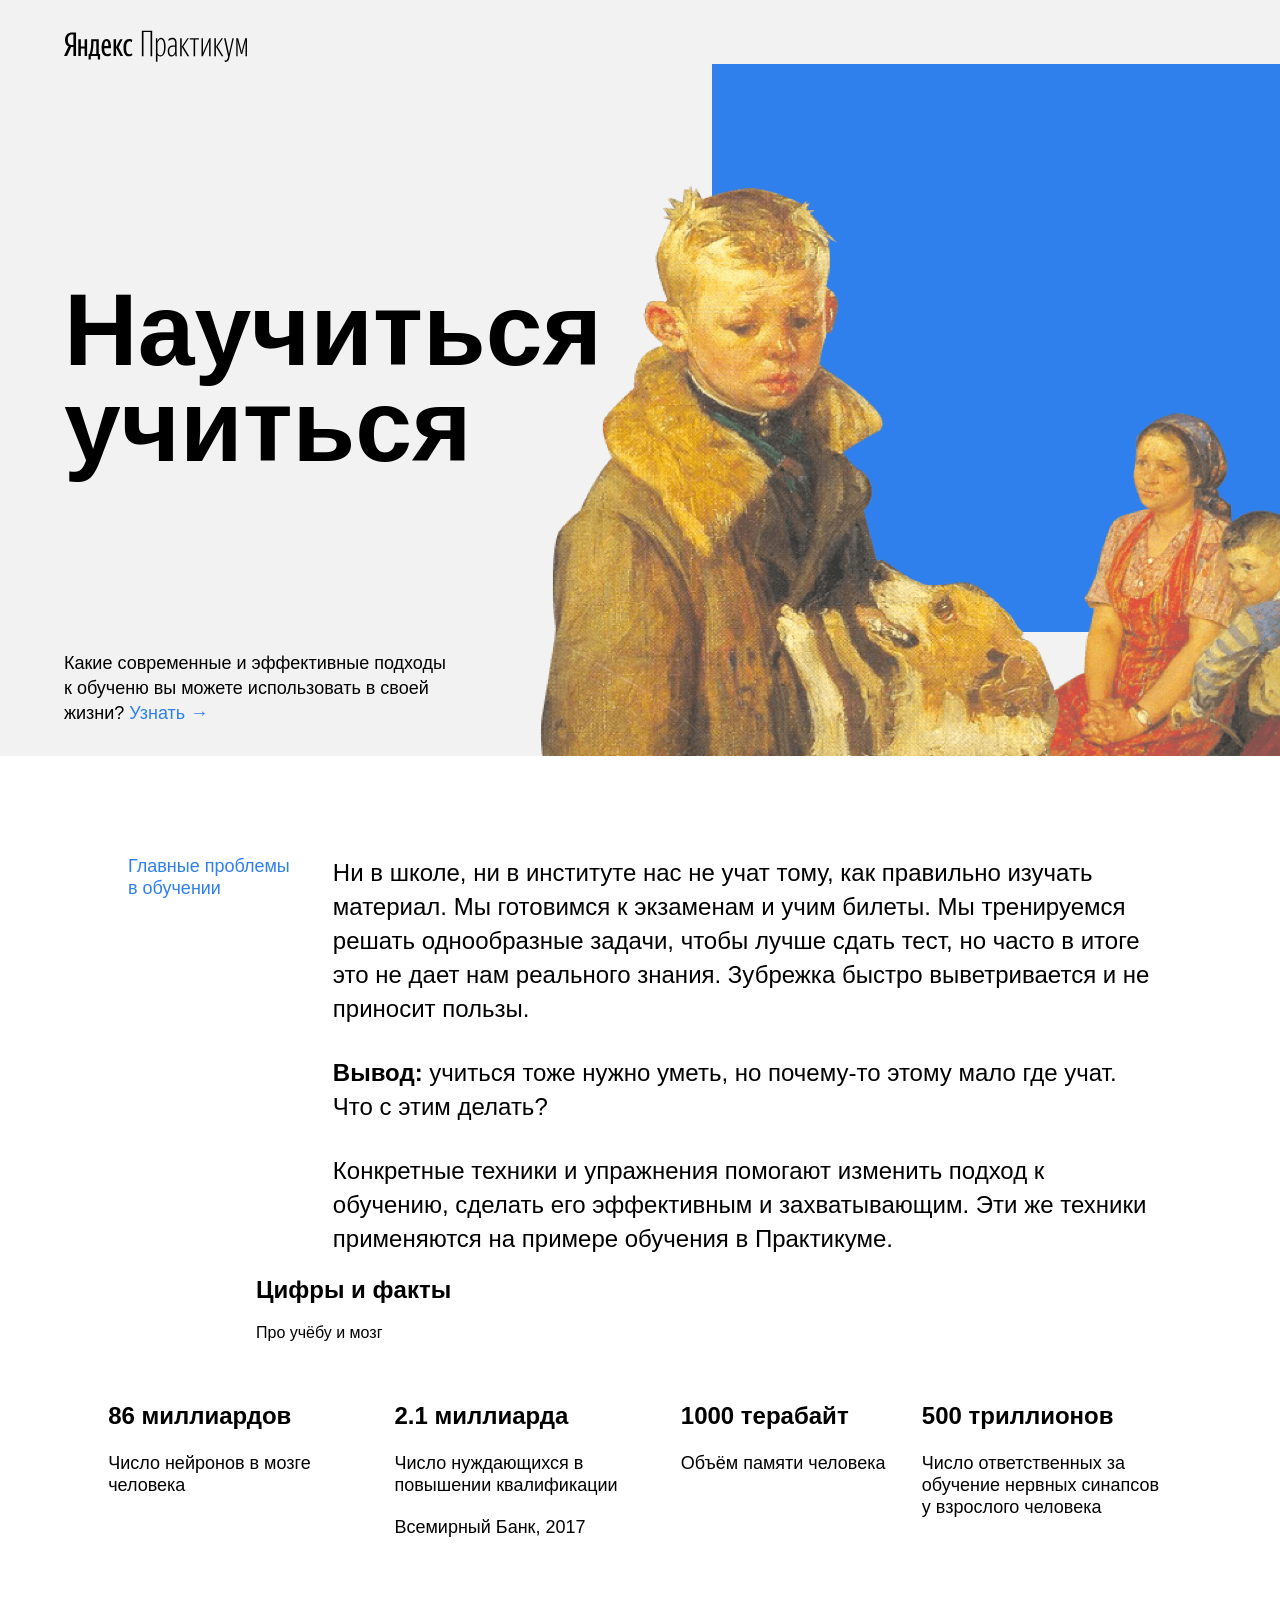
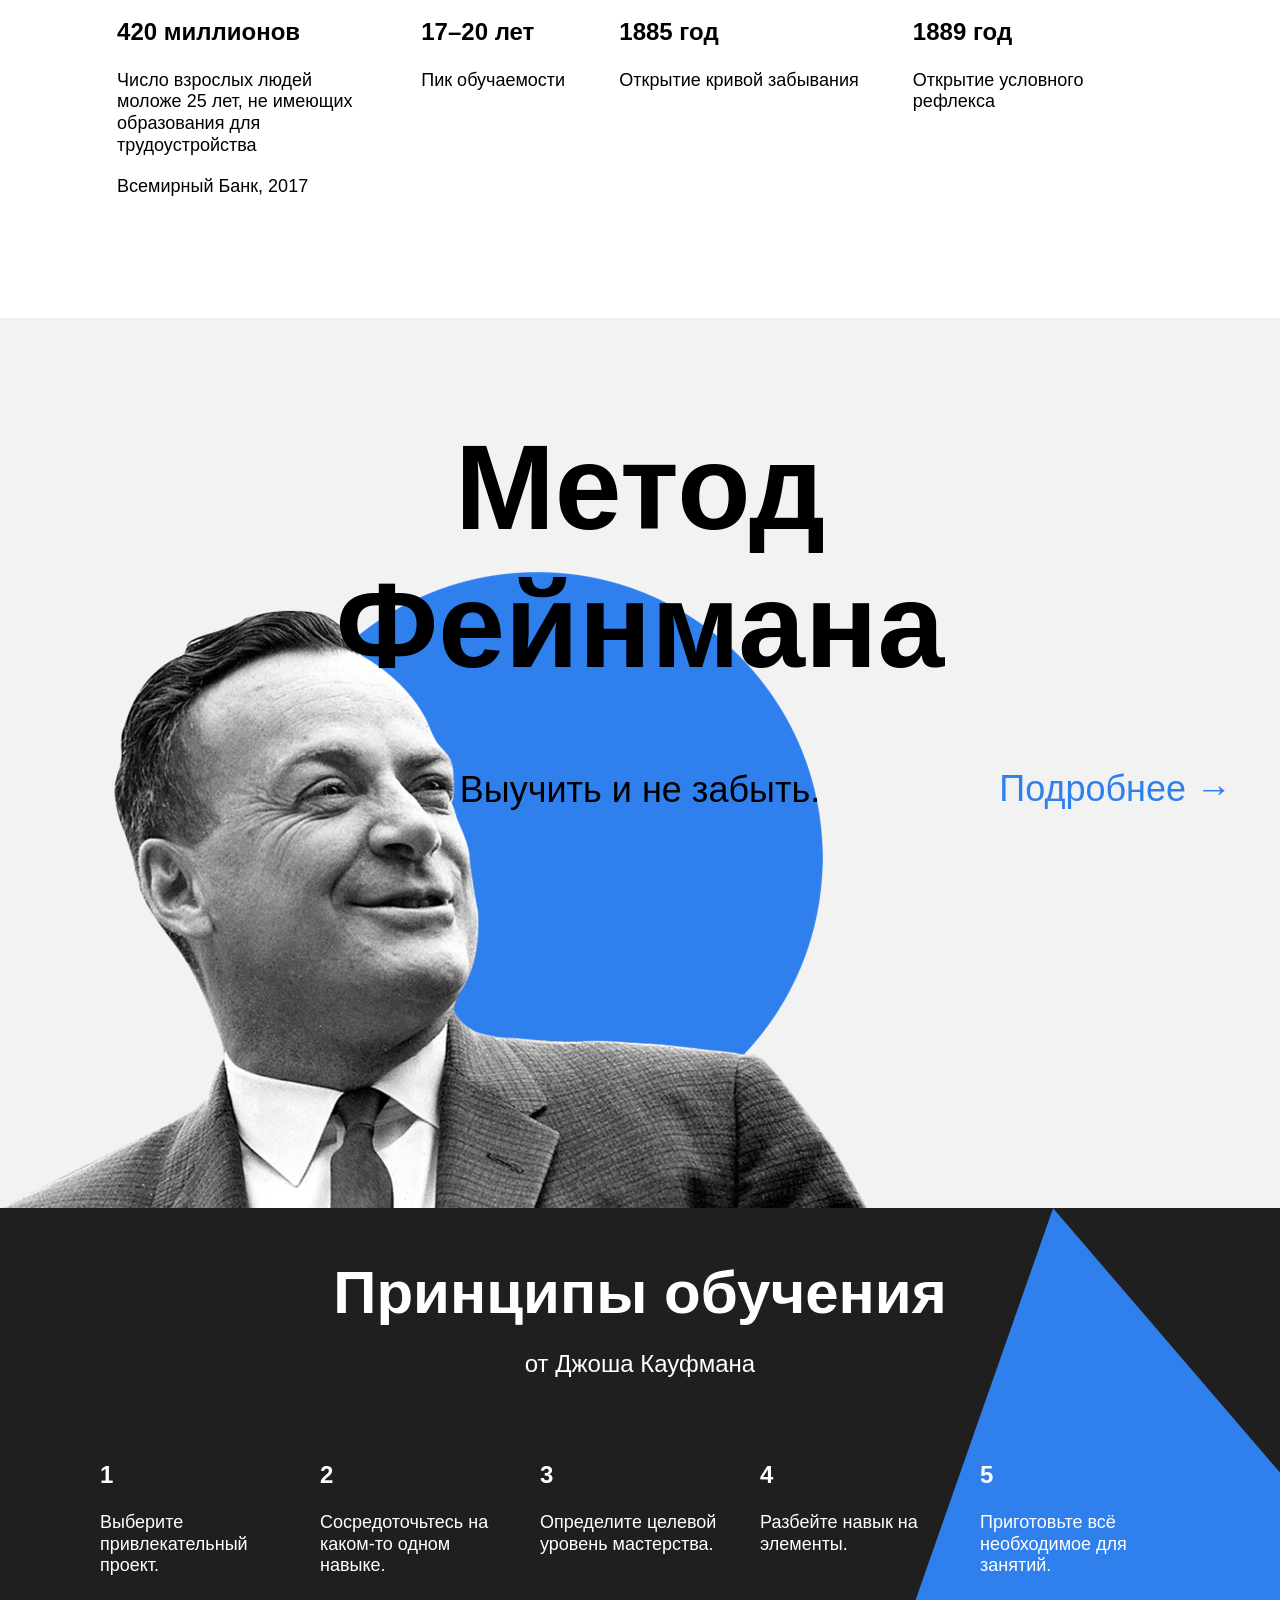
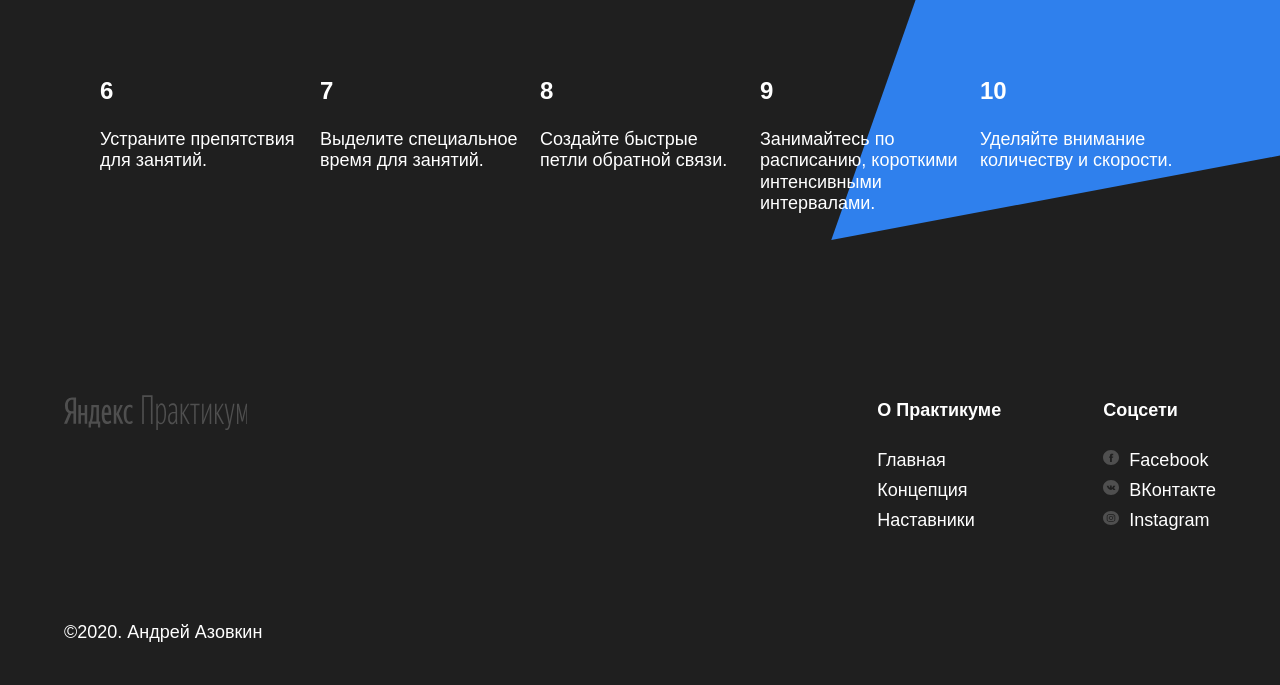
==== index.html @ bd430ec1 "Add files via upload" ====
<!DOCTYPE html>
<html lang="ru">
<head>
  <meta charset="UTF-8">
  <meta name="viewport" content="width=device-width, initial-scale=1.0">
  <link rel="stylesheet" href="./styles/normalize.css">
  <link rel="stylesheet" href="./styles/style.css">
  <title>Научиться учиться</title>
</head>
<body>
  <div class="page">
    <header class="header">

      <a href="#" class="logo logo_place_header"></a>
      <h1 class="header__title">Научиться учиться</h1>
      <p class="header__subtitle">Какие современные и эффективные подходы к обученю вы можете использовать в своей жизни? <a href="#" class="header__link">Узнать &rarr;</a></p>
      <img src="./images/header-image.png" alt="Фёдор Павлович Решетников - Опять Двойка" class="header__main-illustration">
      <div class="header__square-pic"></div>
    </header>
 
    <main class="content">
 
      <section class="description">
        <div class="two-columns">

          <h2 class="two-columns__brief">Главные проблемы в обучении</h2>
          <div class="two-columns__main-text">
          <p class="two-columns__paragraph">Ни в школе, ни в институте нас не учат тому, как правильно изучать материал. Мы готовимся к экзаменам и учим билеты. Мы тренируемся решать однообразные задачи, чтобы лучше сдать тест, но часто в итоге это не дает нам реального знания. Зубрежка быстро выветривается и не приносит пользы.</p>
          <p class="two-columns__paragraph"><span class="two-columns__span-accent" >Вывод:</span> учиться тоже нужно уметь, но почему-то этому мало где учат. Что с этим делать?</p>
          <p class="two-columns__paragraph">Конкретные техники и упражнения помогают изменить подход к обучению, сделать его эффективным и захватывающим. Эти же техники применяются на примере обучения в Практикуме.</p>
          </div>
        </div>
      </section>
 
      <section class="digits"> 
        <h2 class="section-title">Цифры и факты</h2> 
        <p class="section-subtitle">Про учёбу и мозг</p> 
         
        <ul class="table"> 
          <li class="table__cell"> 
            <h3 class="table__heading">86 миллиардов</h3> 
            <p class="table__text">Число нейронов в мозге человека</p> 
          </li> 
          <li class="table__cell"> 
            <h3 class="table__heading">2.1 миллиарда</h3> 
            <p class="table__text">Число нуждающихся в повышении квалификации</p> 
            <p class="table__text">Всемирный Банк, 2017</p> 
          </li> 
          <li class="table__cell"> 
            <h3 class="table__heading">1000 терабайт</h3> 
            <p class="table__text">Объём памяти человека</p> 
          </li> 
          <li class="table__cell"> 
            <h3 class="table__heading">500 триллионов</h3> 
            <p class="table__text">Число ответственных за обучение нервных синапсов у взрослого человека</p> 
          </li>               
          <li class="table__cell"> 
            <h3 class="table__heading">420 миллионов</h3> 
            <p class="table__text">Число взрослых людей моложе 25 лет, не имеющих образования для трудоустройства</p> 
            <p class="table__text">Всемирный Банк, 2017</p> 
          </li> 
          <li class="table__cell"> 
            <h3 class="table__heading">17–20 лет</h3> 
            <p class="table__text">Пик обучаемости</p> 
          </li> 
          <li class="table__cell"> 
            <h3 class="table__heading">1885 год</h3> 
            <p class="table__text">Открытие кривой забывания</p> 
          </li> 
          <li class="table__cell"> 
            <h3 class="table__heading">1889 год</h3> 
            <p class="table__text">Открытие условного рефлекса</p> 
          </li> 
        </ul> 
       
    </section> 
 
      <section class="feynman"> 
        <h2 class="feynman__title">Метод Фейнмана</h2> 
        <p class="feynman__subtitle">Выучить и не забыть.</p> 
        <a href="#" class="feynman__link">Подробнее &rarr;</a> 
        <img src="./images/feynman.png" alt="Ричард Фейнман" class="feynman__image"> 
      </section> 
 
        
      <section class="kaufman">
        <div class="kaufman__triangle"></div>
        <h2 class="section-title section-title_theme_dark">Принципы обучения</h2>
        <p class="section-subtitle section-subtitle_theme_dark">от Джоша Кауфмана</p>
       
          <ul class="table table_theme_dark">
            <li class="table__cell table__cell_theme_dark">
              <h3 class="table__heading table__heading_theme_dark">1</h3>
              <p class="table__text table__text_theme_dark">Выберите привлекательный проект.</p>
           </li>
            <li class="table__cell table__cell_theme_dark">
             <h3 class="table__heading table__heading_theme_dark">2</h3>
             <p class="table__text table__text_theme_dark">Сосредоточьтесь на каком-то одном навыке.</p>
           </li>
            <li class="table__cell table__cell_theme_dark">
              <h3 class="table__heading table__heading_theme_dark">3</h3>
              <p class="table__text table__text_theme_dark">Определите целевой уровень мастерства.</p>
            </li>
            <li class="table__cell table__cell_theme_dark">
             <h3 class="table__heading table__heading_theme_dark">4</h3>
             <p class="table__text table__text_theme_dark">Разбейте навык на элементы.</p>
           </li>
           <li class="table__cell table__cell_theme_dark">
              <h3 class="table__heading table__heading_theme_dark">5</h3>
              <p class="table__text table__text_theme_dark">Приготовьте всё необходимое для занятий.</p>
            </li>
            <li class="table__cell table__cell_theme_dark">
              <h3 class="table__heading table__heading_theme_dark">6</h3>
              <p class="table__text table__text_theme_dark">Устраните препятствия для занятий.</p>
           </li>
           <li class="table__cell table__cell_theme_dark">
             <h3 class="table__heading table__heading_theme_dark">7</h3>
             <p class="table__text table__text_theme_dark">Выделите специальное время для занятий.</p>
           </li>
           <li class="table__cell table__cell_theme_dark">
              <h3 class="table__heading table__heading_theme_dark">8</h3>
              <p class="table__text table__text_theme_dark">Создайте быстрые петли обратной связи.</p>
            </li>
            <li class="table__cell table__cell_theme_dark">
              <h3 class="table__heading table__heading_theme_dark">9</h3>
              <p class="table__text table__text_theme_dark">Занимайтесь по расписанию, короткими интенсивными интервалами.</p>
           </li>
            <li class="table__cell table__cell_theme_dark">
              <h3 class="table__heading table__heading_theme_dark">10</h3>
              <p class="table__text table__text_theme_dark">Уделяйте внимание количеству и скорости.</p>
           </li>
          </ul>
        
      </section>
    </main> 
    <footer class="footer"> 
      <div class="footer__columns"> 

        <div class="footer__column footer__column_content_copyright"> 
          <a href="#" class="logo logo_place_footer"></a> 
          <p class="footer__author">&copy;2020. Андрей Азовкин</p> 
        </div> 
         
        <nav class="footer__column footer__column_content_info"> 
         <h3 class="footer__column-heading">О Практикуме</h3> 
            <ul class="footer__column-links"> 
              <li>  
                <a href="#" class="footer__column-link">Главная</a> 
              </li>  
              <li> 
                <a href="#" class="footer__column-link">Концепция</a> 
              </li>  
              <li>   
                <a href="#" class="footer__column-link">Наставники</a> 
              </li> 
            </ul> 
          </nav> 
         
        <nav class="footer__column footer__column_content_social"> 
          <h3 class="footer__column-heading">Соцсети</h3> 
            <ul class="footer__column-links"> 
              <li> 
                <a href="#" class="footer__column-link"><img src="./images/facebook_color_white.svg" alt="Фейсбук логотип" class="footer__social-icon">Facebook</a>
              </li> 
              <li> 
                <a href="#" class="footer__column-link"><img src="./images/vk_color_white.svg" alt="ВКонтакте логотип" class="footer__social-icon">ВКонтакте</a>
              </li>
              <li>            
                <a href="#" class="footer__column-link"><img src="./images/instagram_color_white.svg" alt="Инстаграм логотип" class="footer__social-icon">Instagram</a>
              </li>
            </ul>
          </nav>
      </div>
    </footer>
  </div>
</body>
</html>
---- styles/style.css ----
.page {
  position: relative;
  min-width: 1100px;
  /* мы ещё не умеем делать мобильную версию сайта, */
  /* поэтому выше установлена минимальная ширина страницы */
  max-width: 1600px;
  /* выше установили ограничение по максимальной ширине */
  margin: 0 auto;
  /* выше для экранов больше 1600px отцентрировали весь контент */
  font-family: Helvetica Neue, Arial, sans-serif;
}

 

.main {
  margin: 0;
}

.header {
  display: flex;
  flex-direction: column;
  justify-content: center;
  position: relative;
  height: 100vh;
  background-color:  #f2f2f2;
  min-height: 600px;
  max-height: 756px;
  z-index: 1;
  overflow: hidden;
  /* выше установили ограничения для секции */
}

/* ниже мы привели пример двух селекторов, чтобы вы вспомнили запись элемента */
/* .header__square-pic { */
  /* height: 568px; */
  /* width: 568px; */
/* } */

/* и элемента с модификатором вида ключ-значение */
/* .table__cell_theme_dark { */
  /* width: 200px; */
  /* color: white; */
  /* margin-right: 0px; */
  /* margin-top: 80px; */
 /* }  */

 .logo {
  width: 183px;
 }

 .logo_place_header {
  position: absolute;
  height: 32px;
  top: 30px;
  left: 64px;
  background-image: url(../images/logo_place_header.svg);
}

.header__title {
  width: 730px;
  margin-left: 64px;
  font-size: 102px;
  line-height: 96px;
  font-weight: bold;
  z-index: 1;
}

.header__subtitle {
  position: absolute;
  width: 388px;
  left: 64px;
  bottom: 30px;
  font-size: 18px;
  line-height: 25px;
  font-weight: normal;
  margin-top: 0;
  margin-bottom: 0;
  z-index: 1;
}

.header__link {
  text-decoration: none;
}

.header__link:link {
  color: #2f80ed;
}  
  
.header__link:visited {
  color: #748ae3;
}
  
.header__link:hover {
  color: #1795d4;
}
  
.header__link:active {
  color: #de4f12;
}

.header__main-illustration {
  position: absolute;
  right: 0;
  bottom: 0;
  width: 765px;
  height: 608px;
}

.header__square-pic {
  position: absolute;
  background-color: #2f80ed;
  width: 568px;
  height: 568px;
  right: 0;
  top: 64px;
  z-index: -1;
}

.content {
  display: block;
  position: relative;
  margin: 0;
  background-color: white;
}

.description {
  position: relative;
}

.two-columns {
  width: 80%;
  display: flex;
  justify-content: space-between;
  margin: 100px auto 0 auto;
}

.two-columns__brief {
  width: 175px;
  font-size: 18px;
  line-height: 1.2;
  font-weight: normal;
  color: #2f80ed;
  margin-top: 0;
  margin-bottom: 0;
}

.two-columns__main-text {
  width: 80%;
  margin: 0;
  min-width: 784px;
}

.two-columns__paragraph {
  font-size: 24px;
  line-height: 34px;
  font-weight: normal;
  margin-top: 0;
  margin-bottom: 30px;
}

.two-columns__paragraph:last-child {
  margin-bottom: 0;
}

.two-columns__span-accent {
  font-weight: bold;
}

.digits {
  position: relative;
  padding-bottom: 100px;
  background-color: white;
  display: flex;
  flex-direction: column;
  justify-content: center;
  align-items: center;
}

.section-title {
  width: 60%;
  margin-left: auto;
  margin-bottom: 0;
  margin-right: auto;
}

.section-title__header {
  font-size: 60px;
  line-height: 1.15;
  font-weight: bold;
  text-align: center;
}

.section-subtitle {
  width: 60%;
  margin-left: auto;
  margin-bottom: 0;
  margin-right: auto;
  margin-top: 20px;
}

.section-subtitle__header {
  font-size: 24px;
  line-height: 34px;
  font-weight: normal;
  text-align: center;
}

.table {
  max-width: 1100px;
  margin-top: 0;
  margin-bottom: 0;
  list-style: none;
  padding: 0;
  display: flex;
  flex-wrap: wrap;
  justify-content: space-around;
}
 
.table__cell {
  margin-top: 40px;
} 
 
.table__heading {
  max-width: 250px;
  font-size: 24px;
  line-height: 1.15;
  font-weight: bold;
  margin-top: 20px;
}
 
.table__text {
  max-width: 250px;
  font-size: 18px;
  line-height: 1.2;
  font-weight: normal;
  margin-top: 20px;
  margin-bottom: 20px;
}

.feynman {
  padding-top: 100px;
  background-color: #f2f2f2;
  position: relative;
  min-height: 790px;
  z-index: 1;
}

.feynman__title {
  position: relative;
  width: 648px;
  margin: auto;
  line-height: 1.15;
  font-weight: bold;
  font-size: 120px;
  text-align: center;
}


.feynman__subtitle {
  position: relative;
  padding-top: 70px;
  margin: auto;
  text-align: center;
  line-height: 51px;
  font-weight: normal;
  font-size: 36px;  
}

.feynman__link {
  right: 48px;
  position: absolute;
  top: 50%;
  line-height: 51px;
  font-size: 36px;
  font-weight: normal;
  text-decoration: none;
}

.feynman__link:link {
  color: #2f80ed;
}  
  
.feynman__link:visited {
  color: #748ae3;
}
  
.feynman__link:hover {
  color: #1795d4;
}
  
.feynman__link:active {
  color: #de4f12;
}

.feynman__image {
  position: absolute;
  width: 867px;
  height: 637px;
  bottom: 0;
  left: 0;
  z-index: -1;
}

.kaufman {
  background-color: #1f1f1f;
  position: relative;
  padding-bottom: 100px;
  display: flex;
  flex-direction: column;
  justify-content: center;
  align-items: center;
  overflow: hidden;
  z-index: 1;
}

.section-title_theme_dark {
  color: white;
  line-height: 1.15;
  font-size: 60px;
  font-weight: bold;
  text-align: center;
}

.section-subtitle_theme_dark {
  line-height: 34px;
  font-size: 24px;
  font-weight: normal;
  color: white;
  text-align: center;
}

.table__cell_theme_dark { 
  max-width: 200px;
  margin-top: 60px;
} 
 
.table__heading_theme_dark { 
  color: white;
} 
 
.table__text_theme_dark { 
  color: white;
}

.kaufman__triangle {
  width: 877px;
  height: 877px;
  background: url(../images/kaufman-triangle.svg);
  background-size: cover;
  position: absolute;
  top: 0;
  right: -210px;
  z-index: -1;
}

.footer {
  background-color: #1f1f1f;
  color: white;
  position: relative;
  padding-top: 60px;
  padding-bottom: 40px;
}

.footer__columns {
  display: flex;
  justify-content: space-between;
  width: 90%;
  margin: auto;
}

.footer__column {
  min-height: 250px;
}

.footer__column_content_copyright {
  display: flex;
  flex-basis: 711px;
  align-items: stretch;
  flex-direction: column;
  justify-content: space-between;
}

.footer__column_content_info{
  list-style: none;
  margin: 0;
  padding: 0;
}

.footer__column_content_social {
  list-style: none;
  margin: 0;
  padding: 0;
}

.logo_place_footer {
  height: 35px;
  background-image: url(../images/logo_place_footer.svg);
}

.footer__author {
  margin: 0;
  line-height: 25px;
  font-size: 18px;
  font-weight: normal;
  position: relative;
  right: 0;
  bottom: 0;
}

.footer__column-heading {
  line-height: 30px;
  font-weight: bold;
  font-size: 18px;
  margin:0 0 20px 0;
}

.footer__column-link {
  line-height: 30px;
  font-weight: normal;
  font-size: 18px;
  margin: 0;
  padding: 0;
  text-decoration: none;
}

.footer__column-link:link {
  color: white;
  
}  
  
.footer__column-link:visited {
  color: grey;
}
  
.footer__column-link:hover {
  color: rgb(150, 187, 187);
}
  
.footer__column-link:active {
  color: red;
}

.footer__column-links {
  color: white;
  list-style: none;
  display: flex;
  flex-direction: column;
  margin-bottom: 20px;
  margin-top: 16px;
  margin-left: 0;
  margin-right: 0;
  padding: 0;
  min-height: 10px;
}

.footer__social-icon {
  width: 16px;
  height: 16px;
  margin-right: 10px;
}
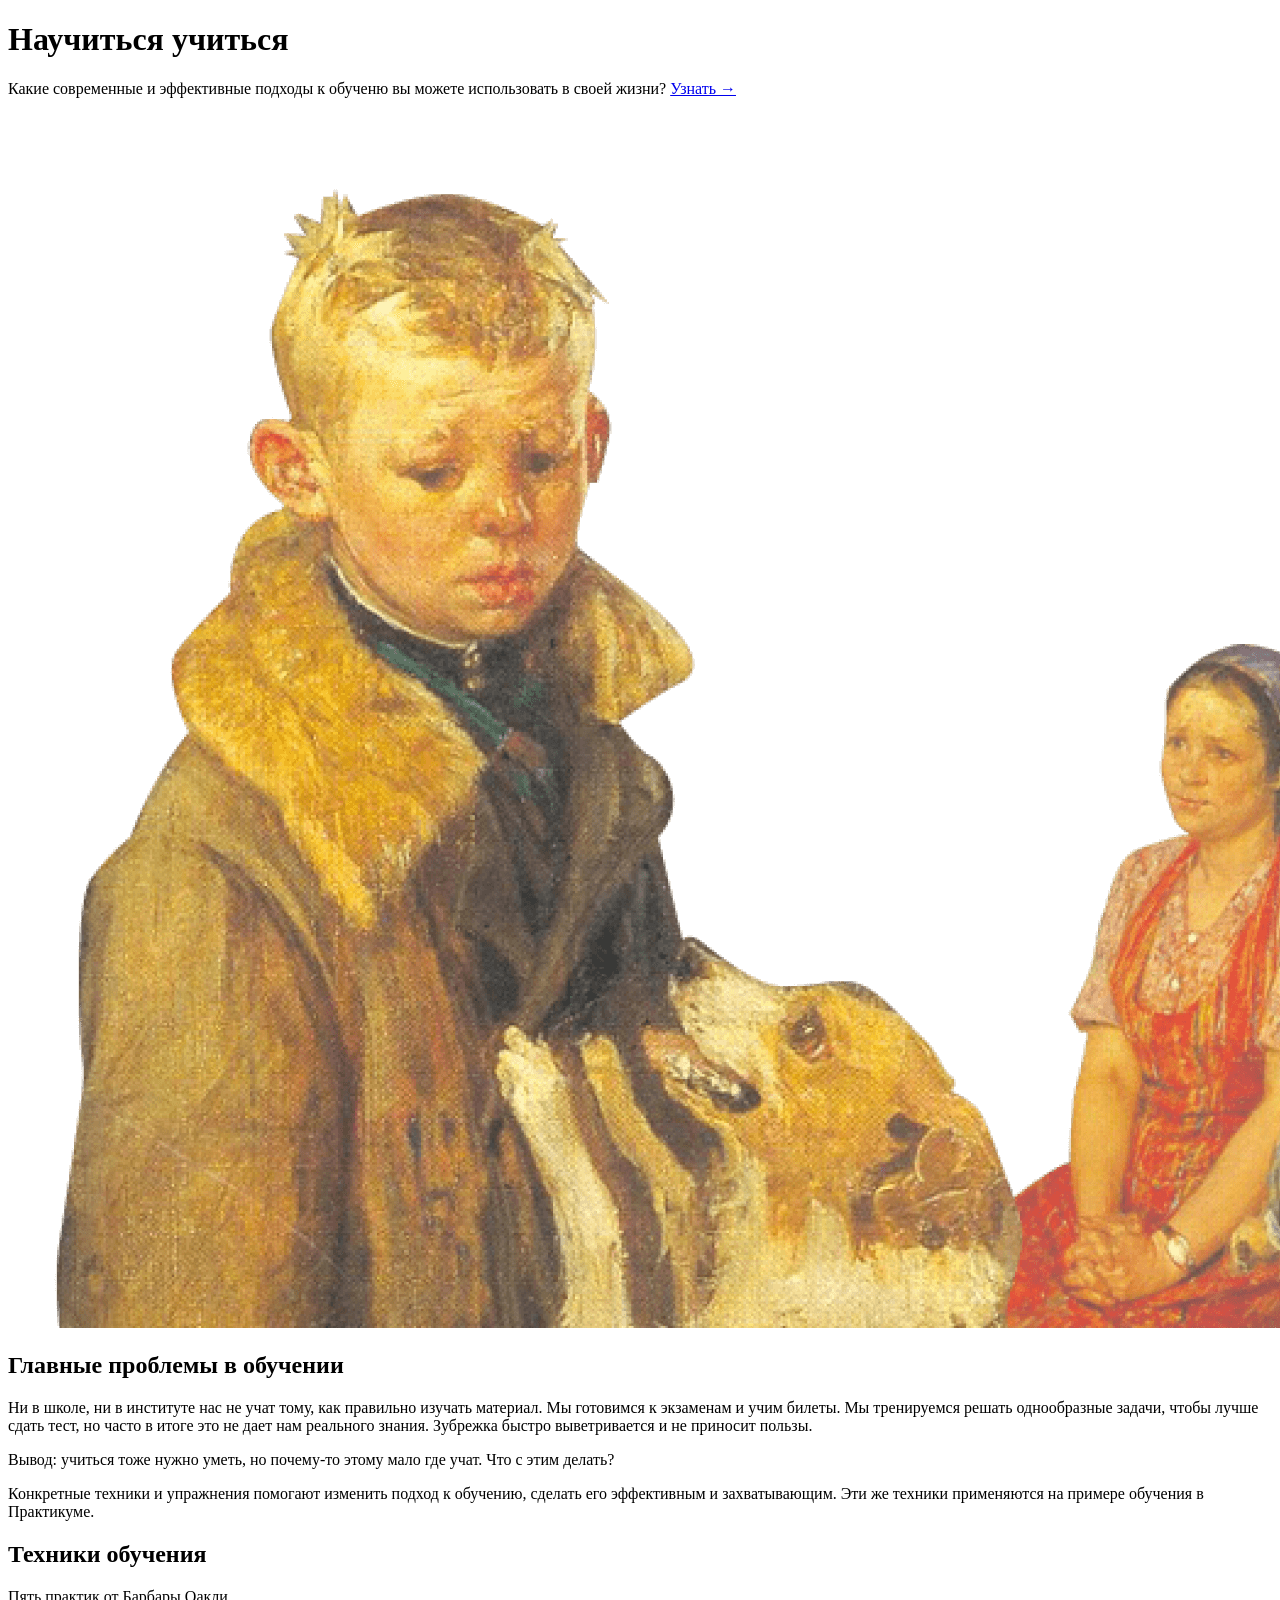
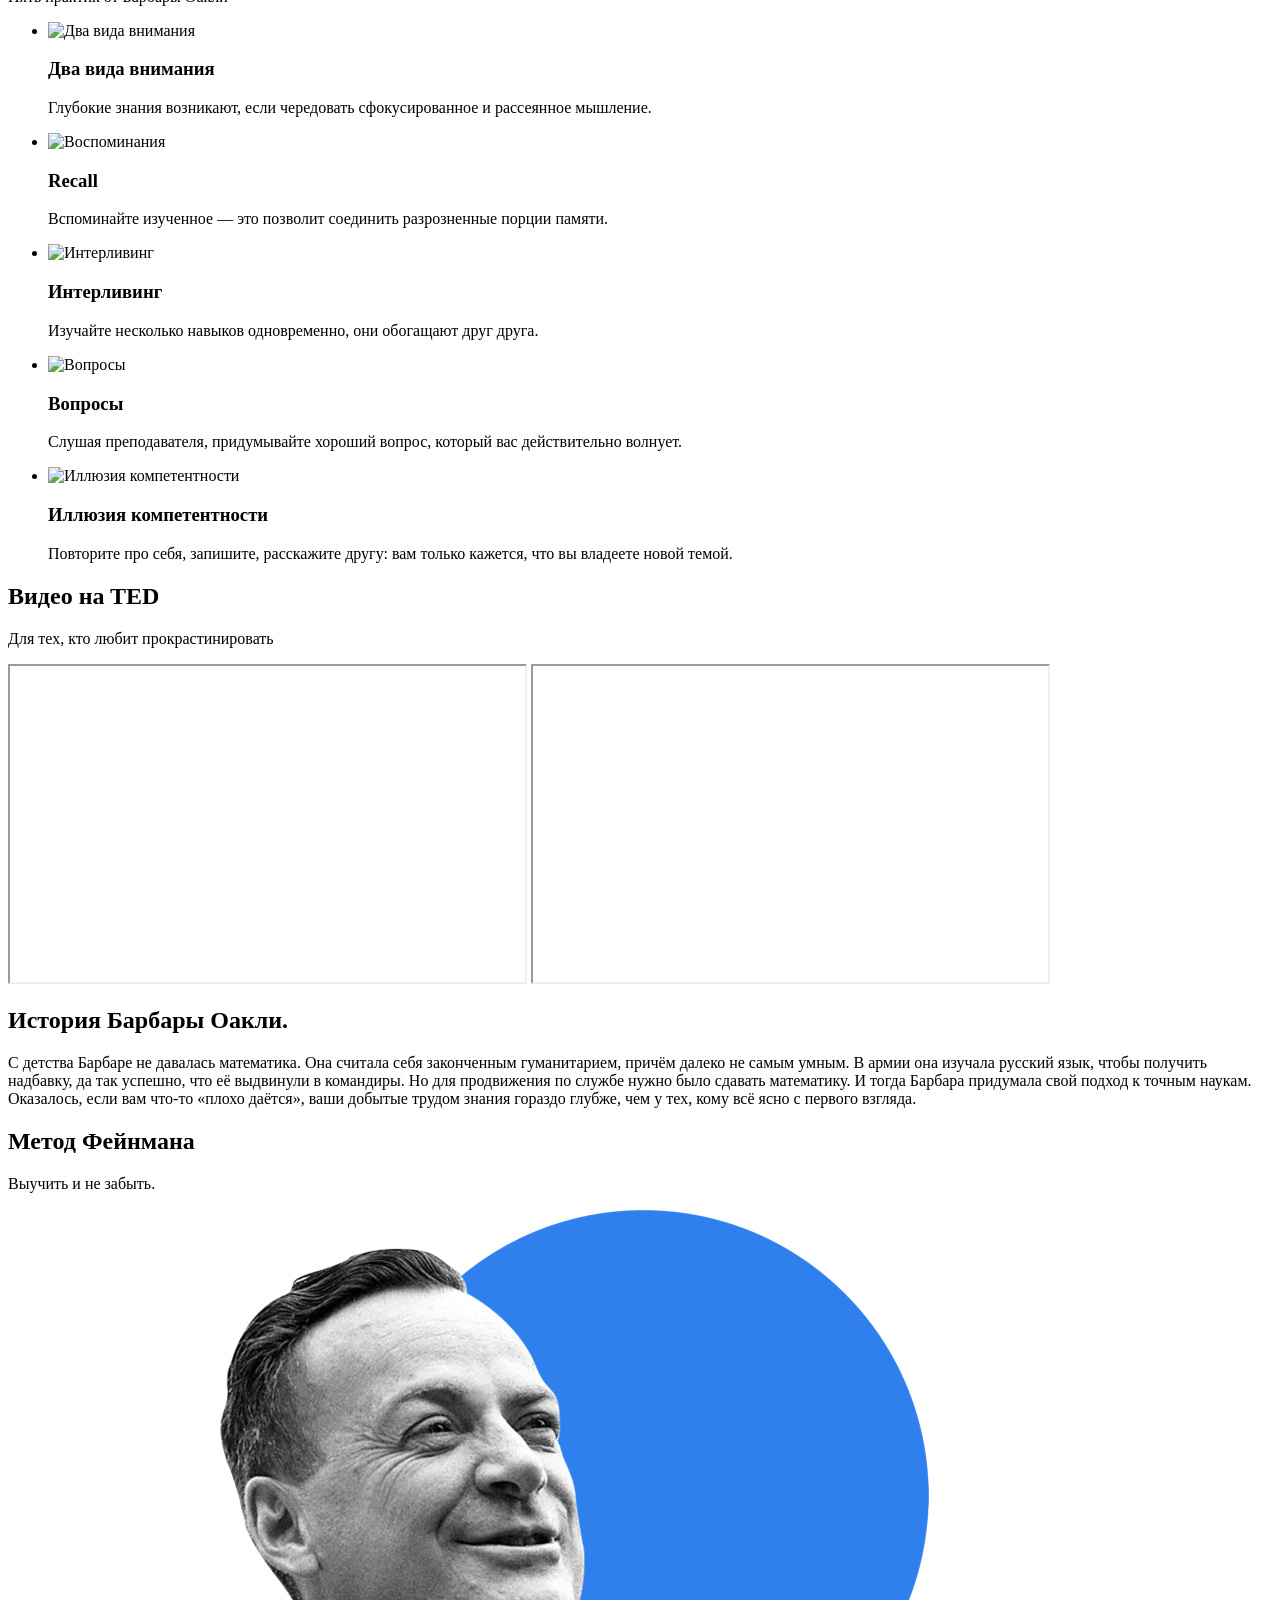
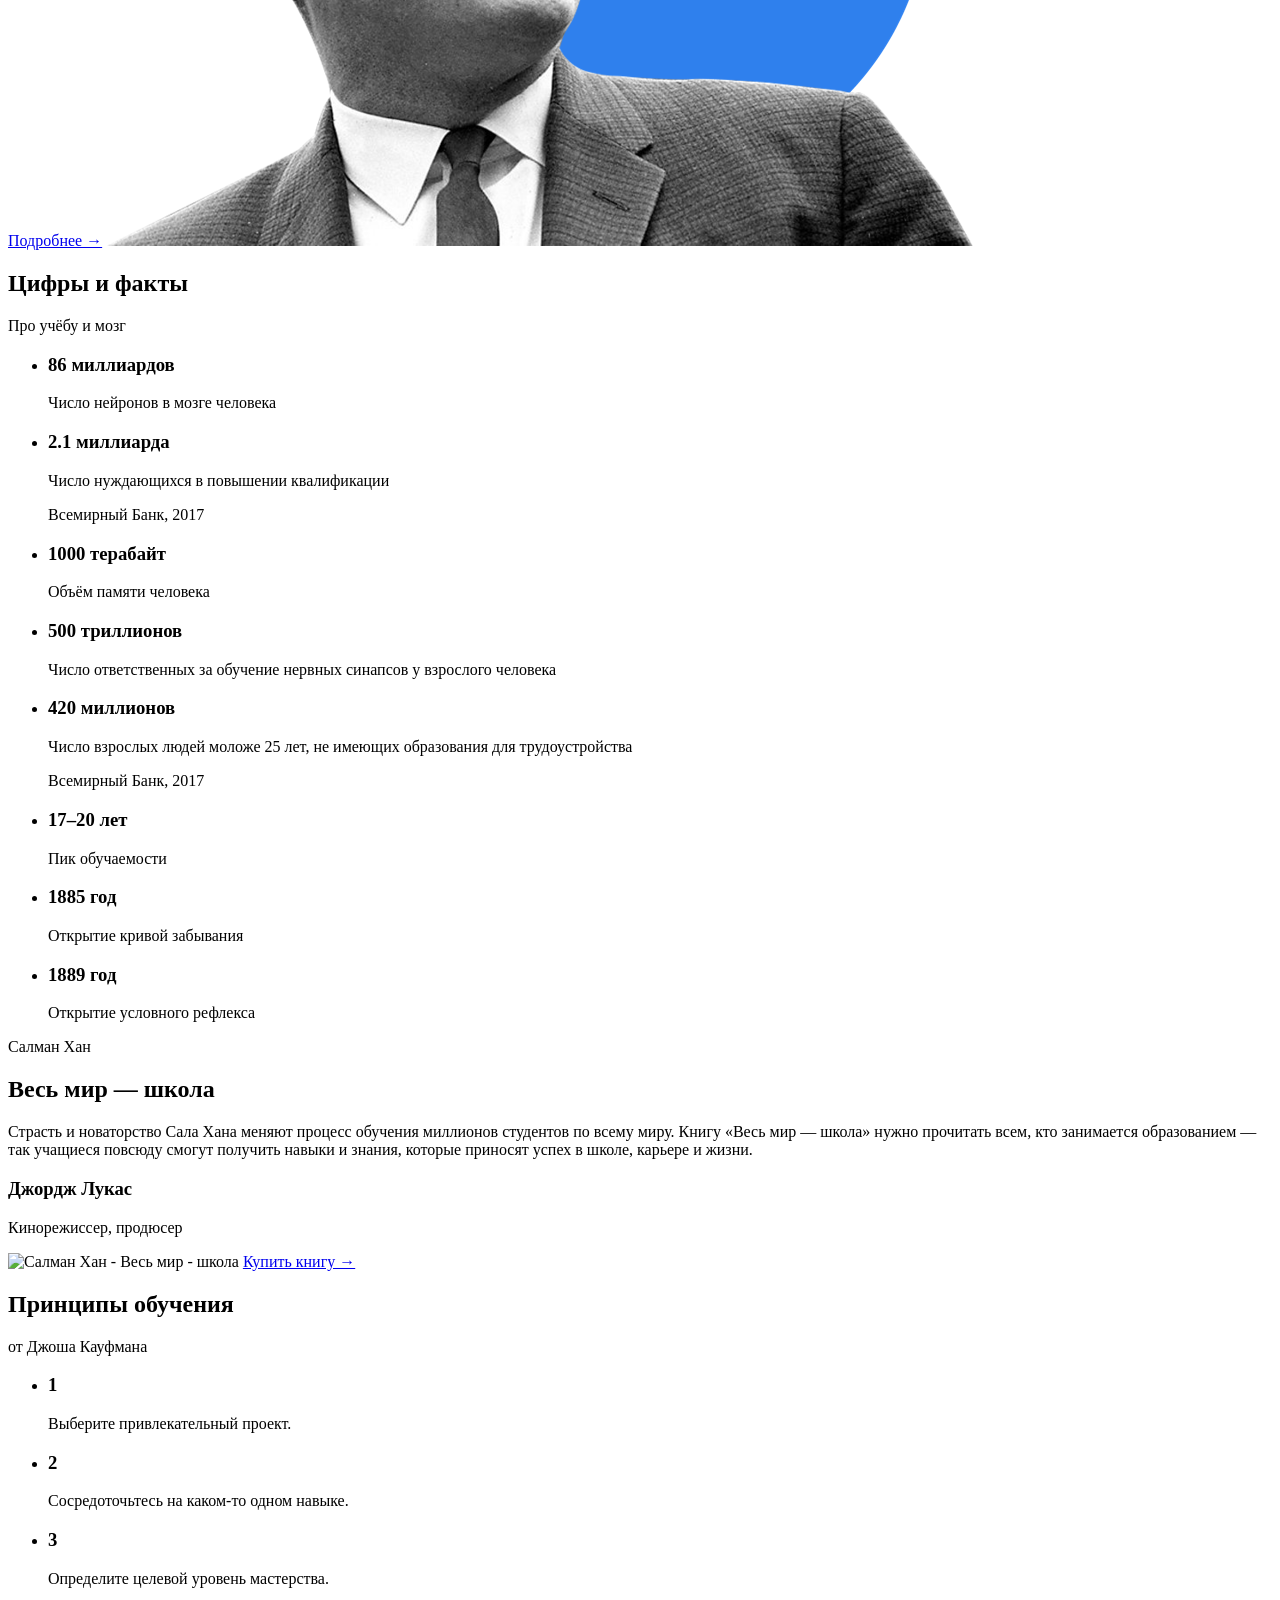
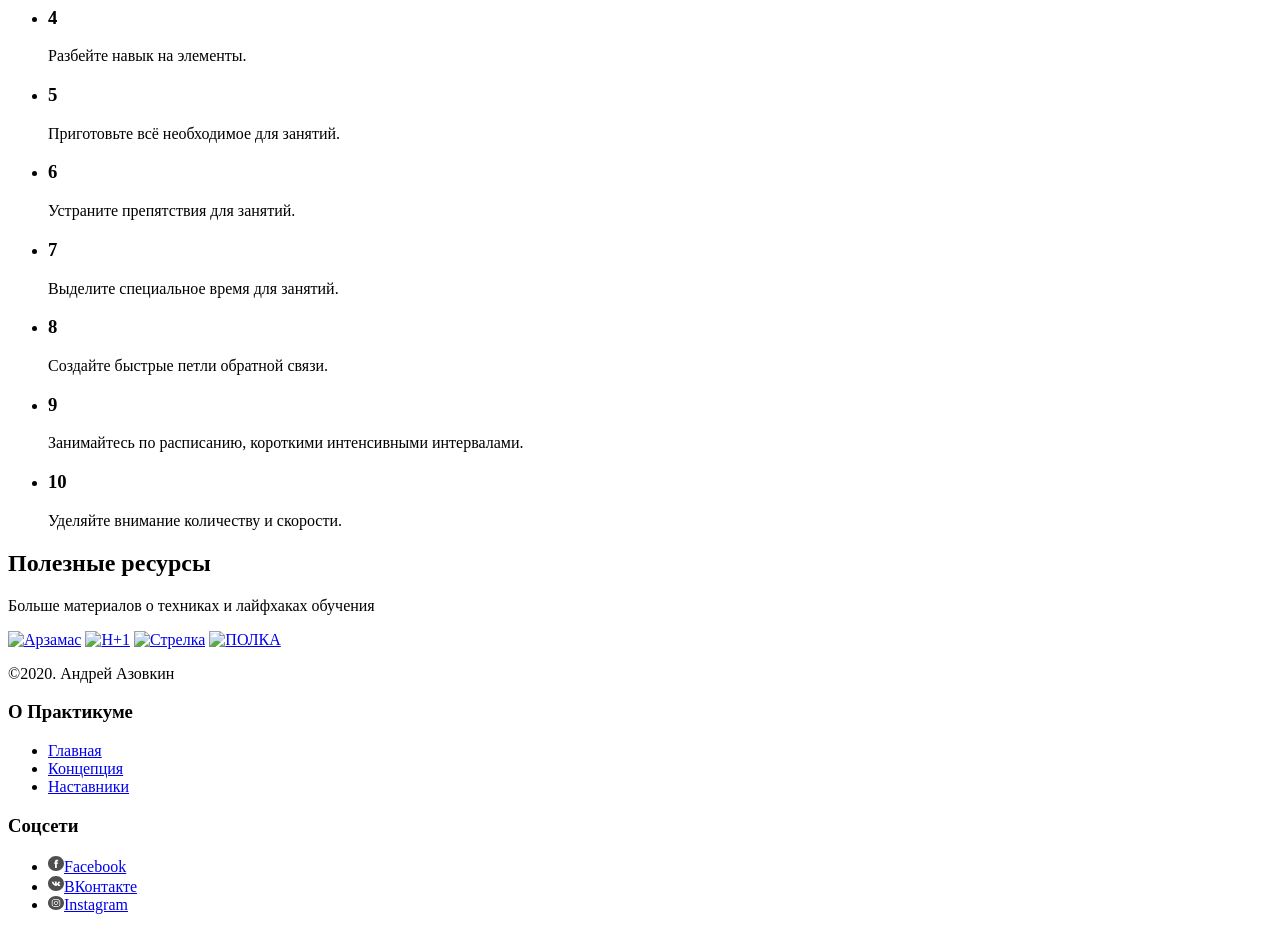
==== commit 5affb29f: "Add files via upload" ====
--- a/index.html
+++ b/index.html
@@ -3,8 +3,7 @@
 <head>
   <meta charset="UTF-8">
   <meta name="viewport" content="width=device-width, initial-scale=1.0">
-  <link rel="stylesheet" href="./styles/normalize.css">
-  <link rel="stylesheet" href="./styles/style.css">
+  <link rel="stylesheet" href="./pages/main.css">
   <title>Научиться учиться</title>
 </head>
 <body>
@@ -32,6 +31,64 @@
         </div>
       </section>
  
+      <section class="techniques">
+        <h2 class="section-title">Техники обучения</h2>
+        <p class="section-subtitle">Пять практик от Барбары Оакли</p>
+        <ul class="cards"> 
+          <li class="cards__item"> 
+            <img src="./images/cards-attention.png" alt="Два вида внимания" class="cards__image">
+            <h3 class="cards__title">Два вида внимания</h3> 
+            <p class="cards__description">Глубокие знания возникают, если чередовать сфокусированное и рассеянное мышление.</p> 
+          </li> 
+          <li class="cards__item"> 
+            <img src="./images/cards-recall.png" alt="Воспоминания" class="cards__image">
+            <h3 class="cards__title">Recall</h3> 
+            <p class="cards__description">Вспоминайте изученное — это позволит соединить разрозненные порции памяти.</p> 
+          </li> 
+          <li class="cards__item"> 
+            <img src="./images/cards-interliving.png" alt="Интерливинг" class="cards__image">
+            <h3 class="cards__title">Интерливинг</h3> 
+            <p class="cards__description">Изучайте несколько навыков одновременно, они обогащают друг друга.</p> 
+          </li> 
+          <li class="cards__item"> 
+            <img src="./images/cards-question.png" alt="Вопросы" class="cards__image">
+            <h3 class="cards__title">Вопросы</h3> 
+            <p class="cards__description">Слушая преподавателя, придумывайте хороший вопрос, который вас действительно волнует.</p> 
+          </li> 
+          <li class="cards__item"> 
+            <img src="./images/cards-competence.png" alt="Иллюзия компетентности" class="cards__image">
+            <h3 class="cards__title">Иллюзия компетентности</h3> 
+            <p class="cards__description">Повторите про себя, запишите, расскажите другу: вам только кажется, что вы владеете новой темой.</p> 
+          </li> 
+          </ul>
+      </section>  
+      
+      <section class="video">
+        <h2 class="section-title">Видео нa TED</h2>
+        <p class="section-subtitle">Для тех, кто любит прокрастинировать</p>
+        <div class="video__iframes">
+          <iframe width="515" height="316" src="https://www.youtube.com/embed/5MgBikgcWnY" allow="accelerometer; autoplay; clipboard-write; encrypted-media; gyroscope; picture-in-picture" allowfullscreen class="video__iframe"></iframe>
+          <iframe width="515" height="316" src="https://www.youtube.com/embed/arj7oStGLkU" allow="accelerometer; autoplay; clipboard-write; encrypted-media; gyroscope; picture-in-picture" allowfullscreen class="video__iframe"></iframe>
+        </div>
+      </section>
+
+      <section class="oakley">
+        <div class="two-columns">
+          <h2 class="two-columns__brief">История Барбары Оакли.</h2>
+          <div class="two-columns__main-text">
+          <p class="two-columns__paragraph">С детства Барбаре не давалась математика. Она считала себя законченным гуманитарием, причём далеко не самым умным. В армии она изучала русский язык, чтобы получить надбавку, да так успешно, что её выдвинули в командиры. Но для продвижения по службе нужно было сдавать математику. И тогда Барбара придумала свой подход к точным наукам. Оказалось, если вам что-то «плохо даётся», ваши добытые трудом знания гораздо глубже, чем у тех, кому всё ясно с первого взгляда.</p>
+          </div>
+        </div>  
+      </section>
+
+      <section class="feynman"> 
+        <h2 class="feynman__title">Метод Фейнмана</h2> 
+        <p class="feynman__subtitle">Выучить и не забыть.</p> 
+        <a href="#" class="feynman__link">Подробнее &rarr;</a> 
+        <img src="./images/feynman.png" alt="Ричард Фейнман" class="feynman__image"> 
+      </section>
+      
+      
       <section class="digits"> 
         <h2 class="section-title">Цифры и факты</h2> 
         <p class="section-subtitle">Про учёбу и мозг</p> 
@@ -73,15 +130,21 @@
           </li> 
         </ul> 
        
-    </section> 
- 
-      <section class="feynman"> 
-        <h2 class="feynman__title">Метод Фейнмана</h2> 
-        <p class="feynman__subtitle">Выучить и не забыть.</p> 
-        <a href="#" class="feynman__link">Подробнее &rarr;</a> 
-        <img src="./images/feynman.png" alt="Ричард Фейнман" class="feynman__image"> 
-      </section> 
- 
+      </section>
+ 
+<section class="khan">
+<div class="khan__container">
+  <p class="khan__author">Салман Хан</p>
+  <h2 class="khan__title">Весь мир — школа</h2>
+  <p class="khan__quote">Страсть и новаторство Сала Хана меняют процесс обучения миллионов студентов по всему миру. Книгу «Весь мир — школа» нужно прочитать всем, кто занимается образованием — так учащиеся повсюду смогут получить навыки и знания, которые приносят успех в школе, карьере и жизни.</p>
+  <h3 class="khan__quote-author">Джордж Лукас</h3>
+  <p class="khan__quote-author-subline">Кинорежиссер, продюсер</p>
+  <div class="khan__book-container">
+    <img src="./images/khan-book.jpg" alt="Салман Хан - Весь мир - школа" class="khan__book-pic">
+    <a href="#" class="khan__buy-link">Купить книгу &rarr;</a>
+  </div>
+</div>
+</section>
         
       <section class="kaufman">
         <div class="kaufman__triangle"></div>
@@ -132,6 +195,18 @@
           </ul>
         
       </section>
+
+      <section class="resources">
+        <h2 class="section-title">Полезные ресурсы</h2> 
+        <p class="section-subtitle">Больше материалов о техниках и лайфхаках обучения</p> 
+        <div class="resources__logo-zone">
+          <a href="#"><img src="./images/logo/resources-arzamas.svg" alt="Арзамас"  class="resources__logo"></a>
+          <a href="#"><img src="./images/logo/resources-n1.svg" alt="Н+1"  class="resources__logo"></a>
+          <a href="#"><img src="./images/logo/resources-strelka.svg" alt="Стрелка"  class="resources__logo"></a>
+          <a href="#"><img src="./images/logo/resources-polka.svg" alt="ПОЛКА"  class="resources__logo"></a>
+        </div>
+      </section>  
+
     </main> 
     <footer class="footer"> 
       <div class="footer__columns"> 
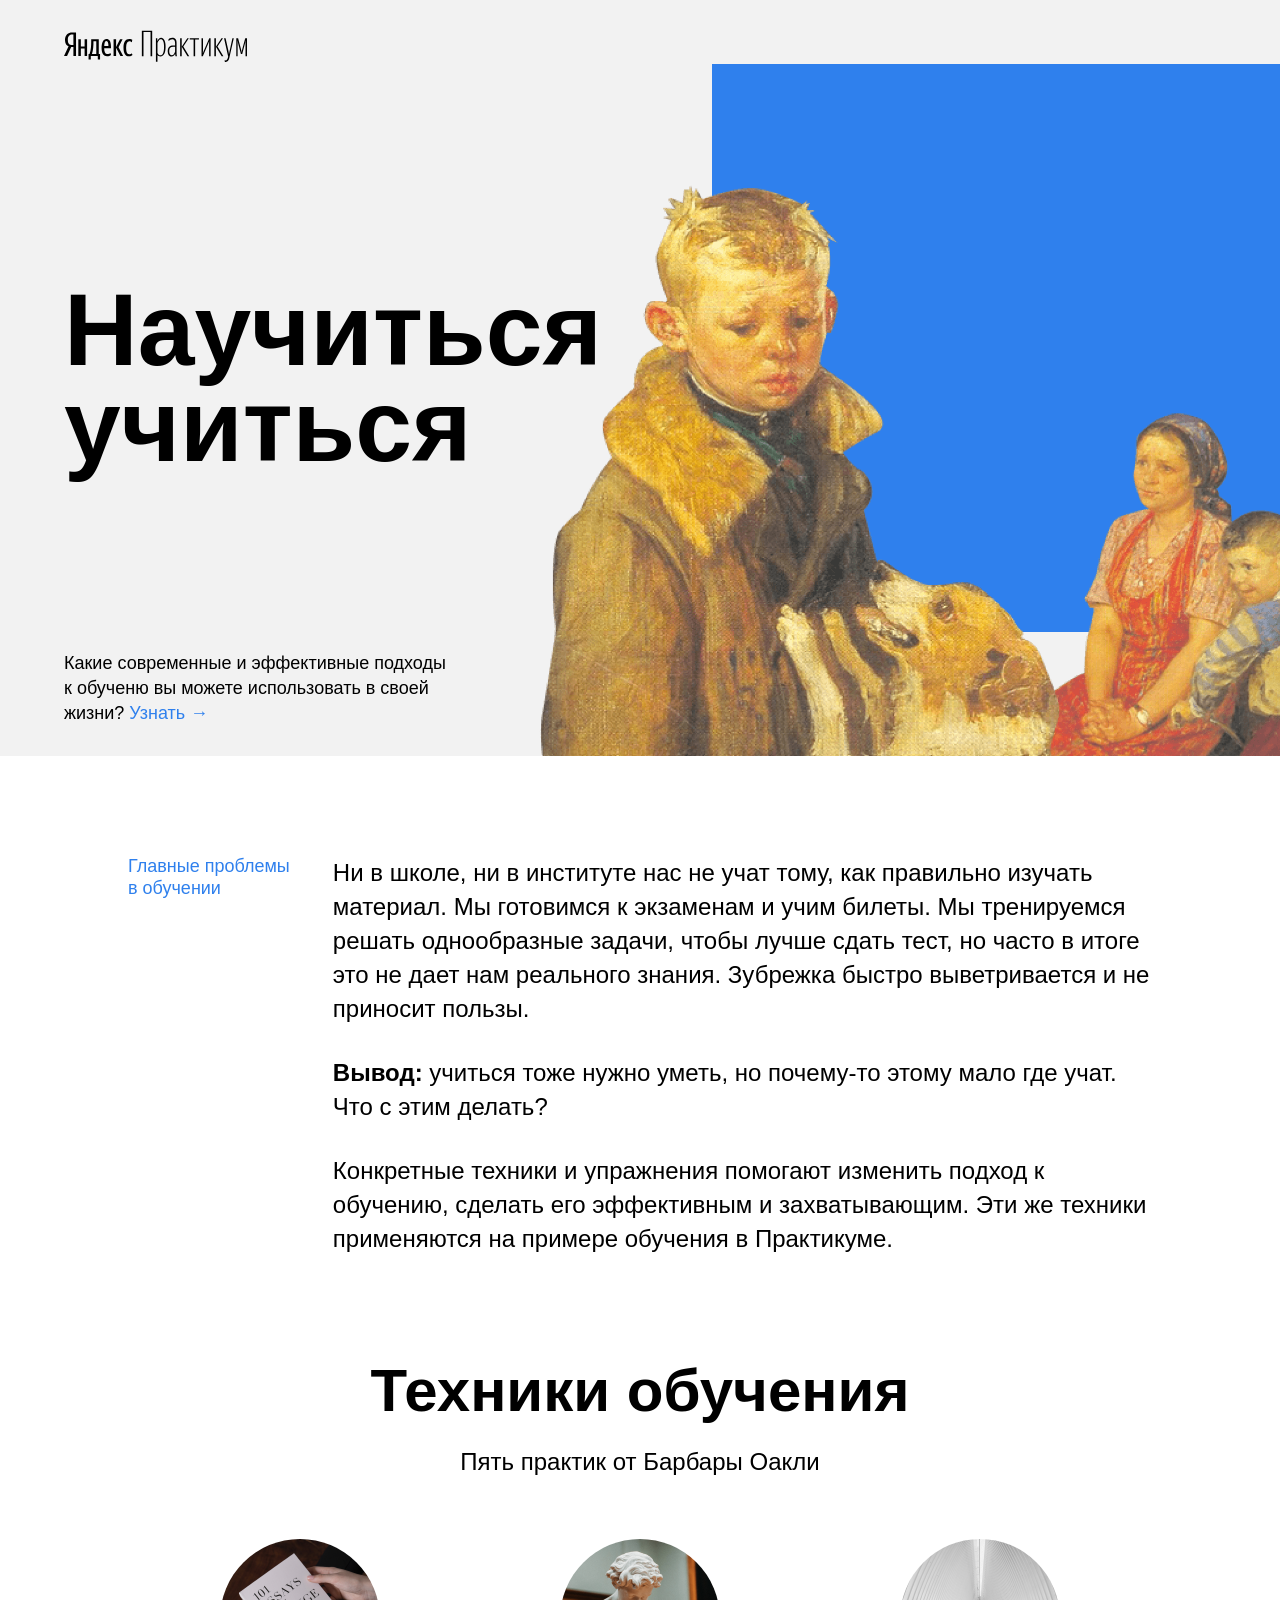
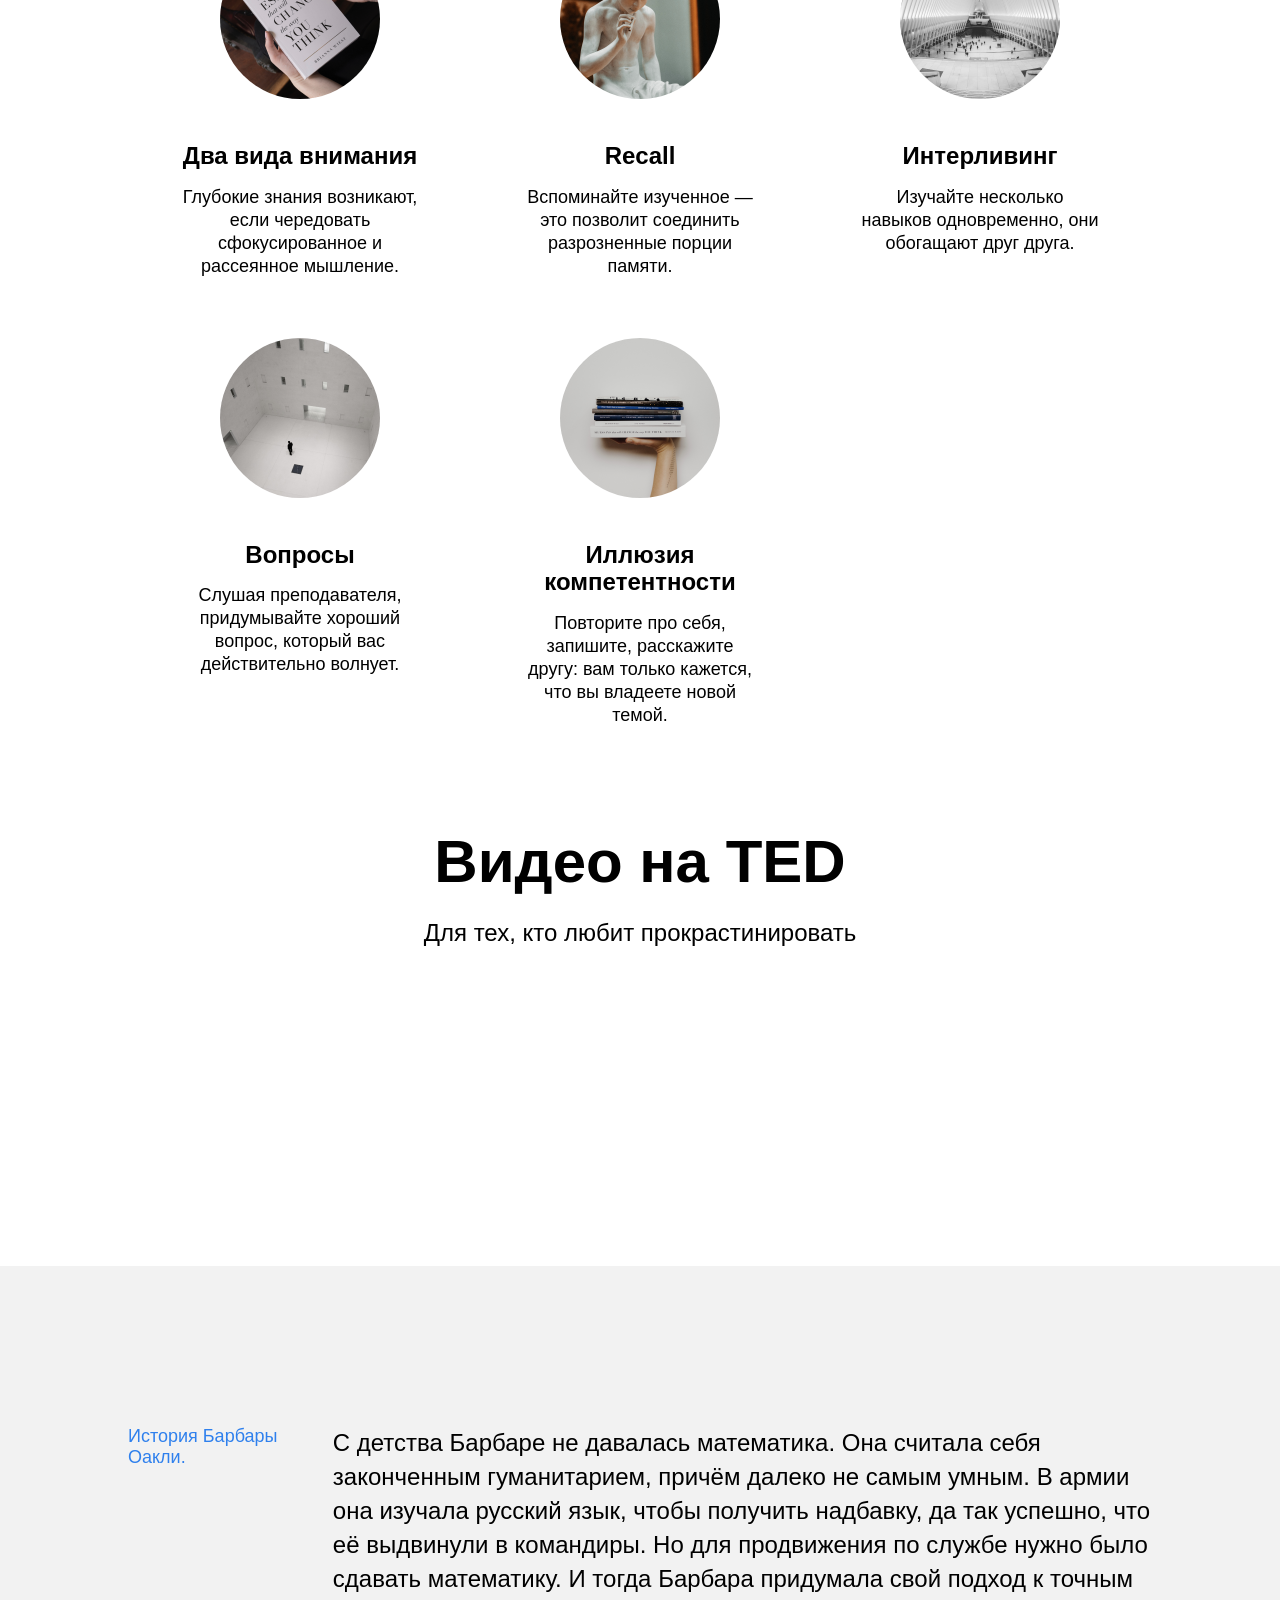
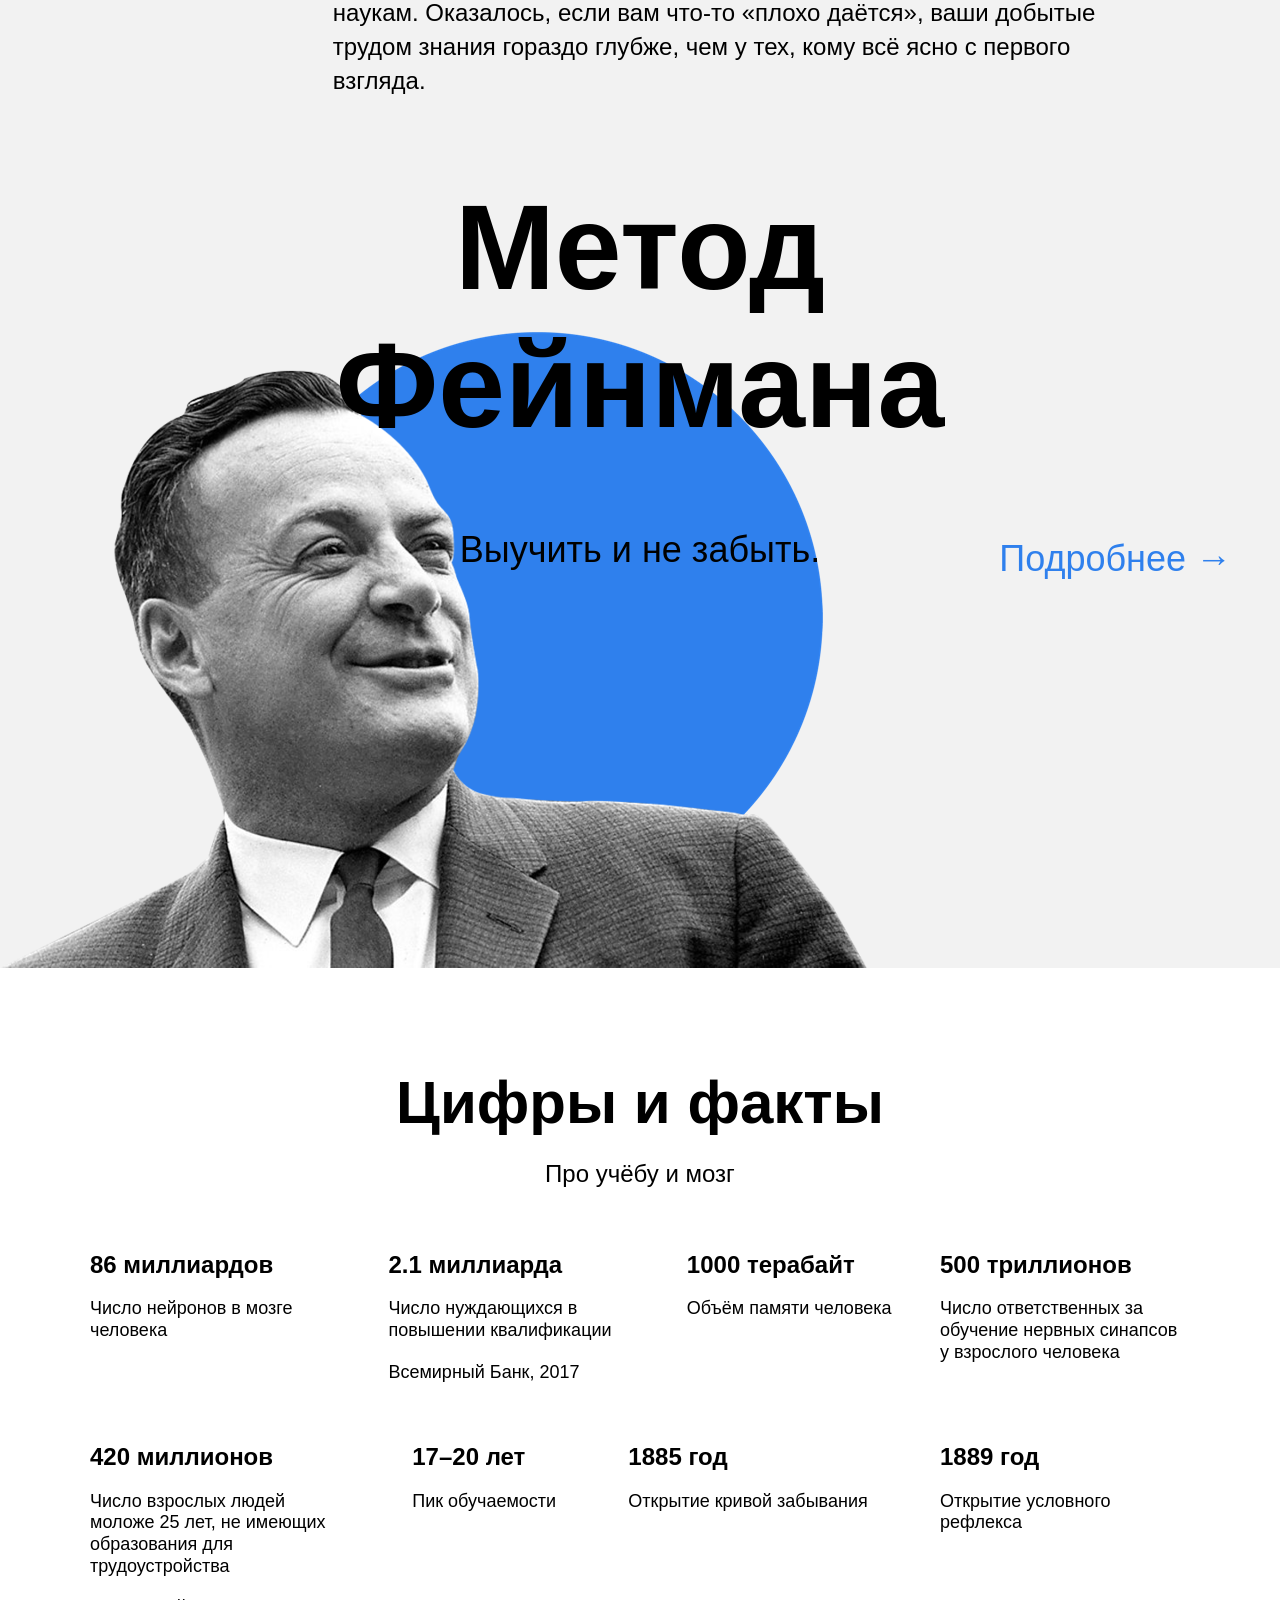
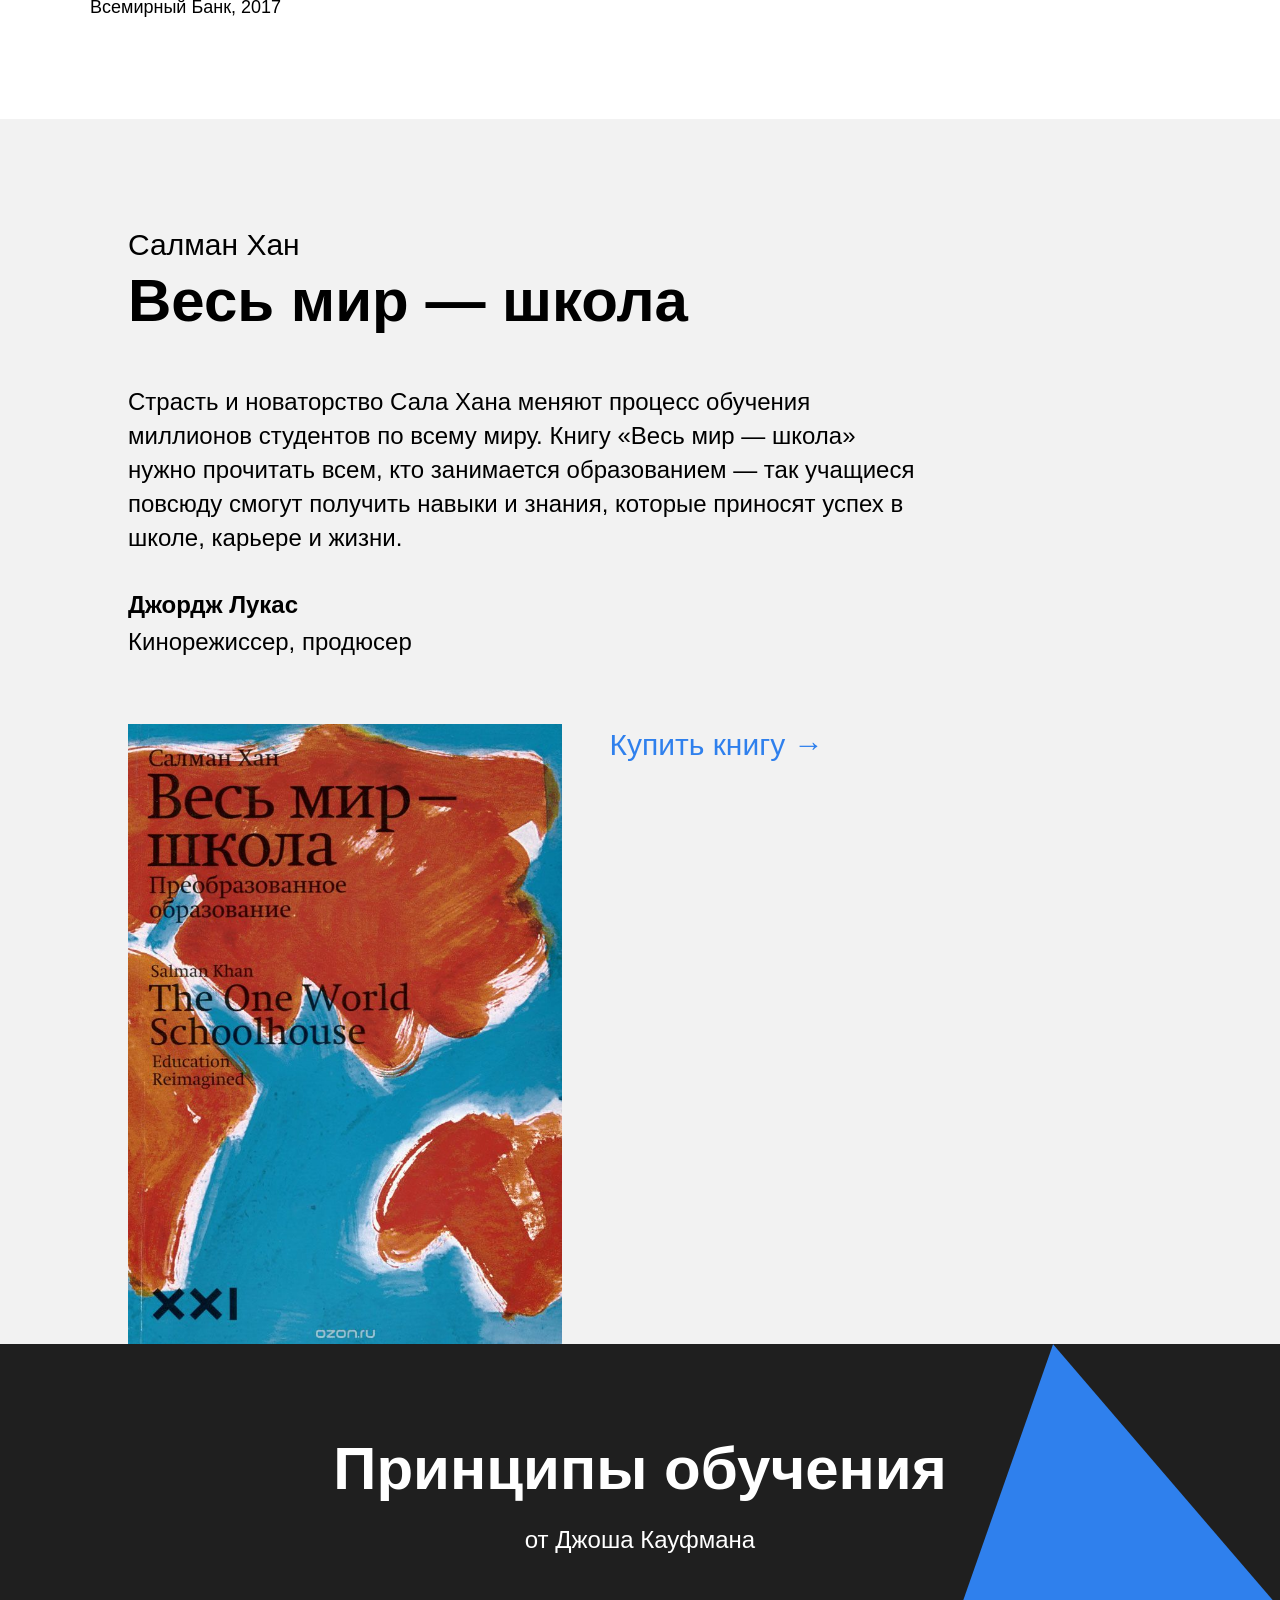
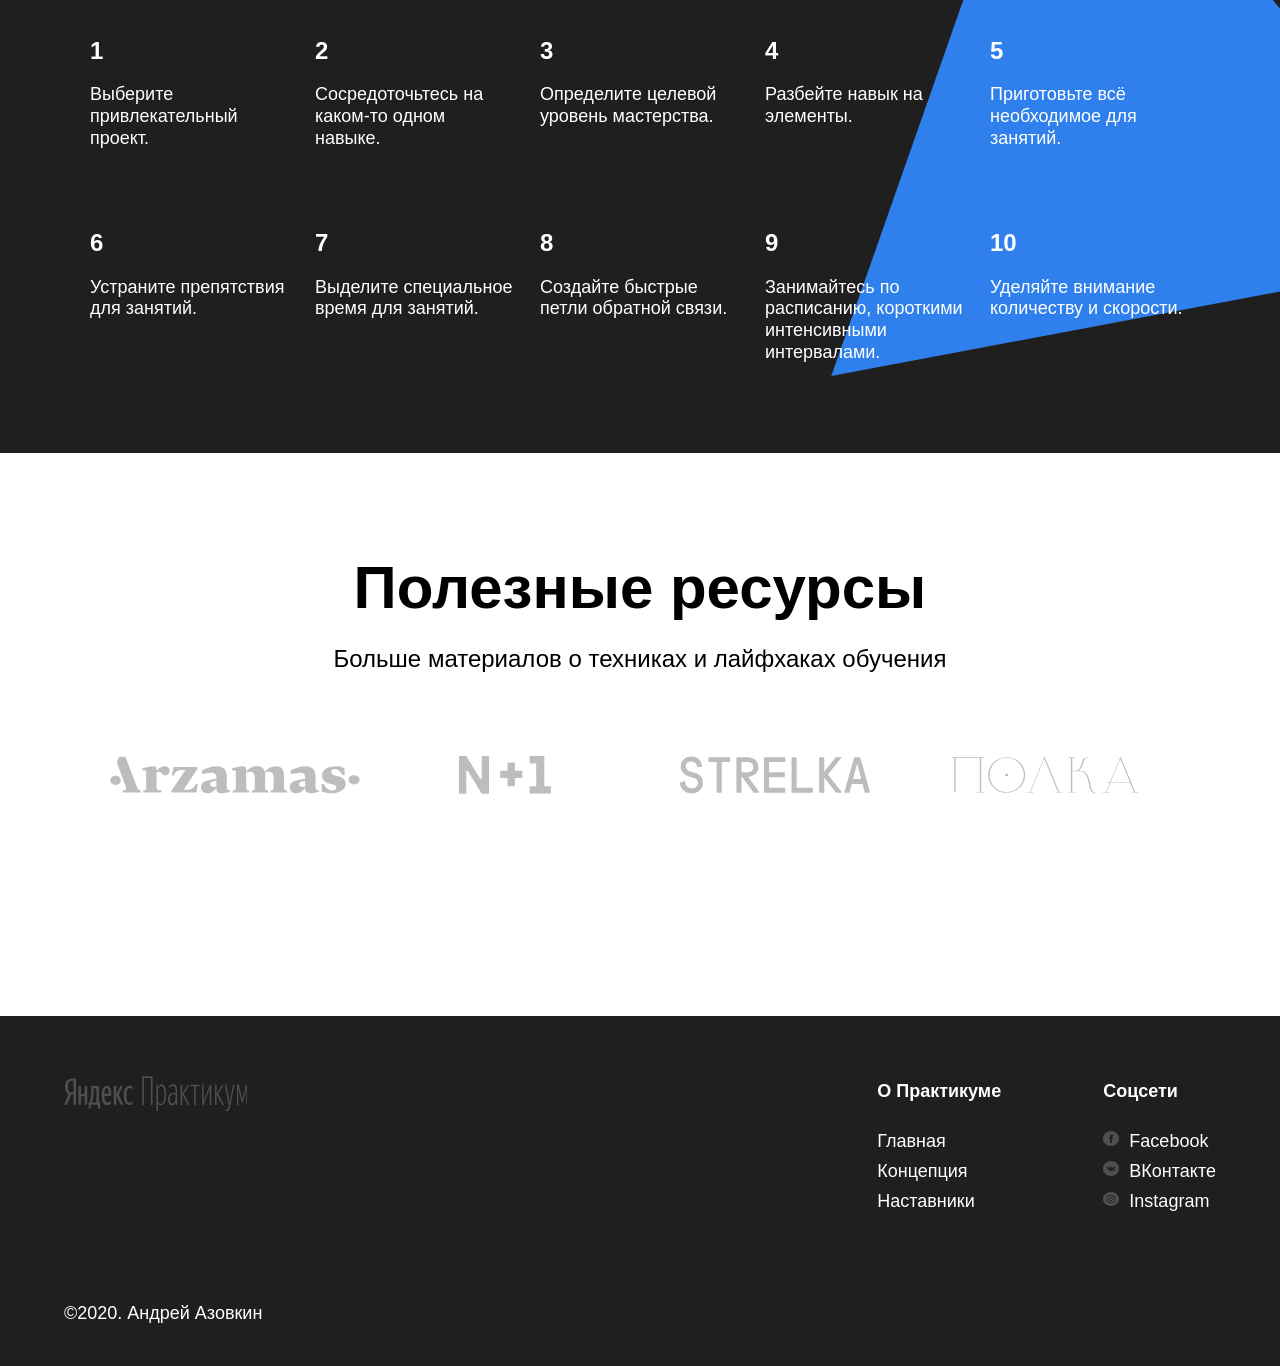
==== commit 11031c2a: "Add files via upload" ====
--- a/index.html
+++ b/index.html
@@ -10,9 +10,9 @@
   <div class="page">
     <header class="header">
 
-      <a href="#" class="logo logo_place_header"></a>
+      <a href="https://yandex.ru/" class="logo logo_place_header"></a>
       <h1 class="header__title">Научиться учиться</h1>
-      <p class="header__subtitle">Какие современные и эффективные подходы к обученю вы можете использовать в своей жизни? <a href="#" class="header__link">Узнать &rarr;</a></p>
+      <p class="header__subtitle">Какие современные и эффективные подходы к обученю вы можете использовать в своей жизни? <a href="https://yandex.ru/" class="header__link">Узнать &rarr;</a></p>
       <img src="./images/header-image.png" alt="Фёдор Павлович Решетников - Опять Двойка" class="header__main-illustration">
       <div class="header__square-pic"></div>
     </header>
@@ -84,7 +84,7 @@
       <section class="feynman"> 
         <h2 class="feynman__title">Метод Фейнмана</h2> 
         <p class="feynman__subtitle">Выучить и не забыть.</p> 
-        <a href="#" class="feynman__link">Подробнее &rarr;</a> 
+        <a href="https://yandex.ru/" class="feynman__link">Подробнее &rarr;</a> 
         <img src="./images/feynman.png" alt="Ричард Фейнман" class="feynman__image"> 
       </section>
       
@@ -141,7 +141,7 @@
   <p class="khan__quote-author-subline">Кинорежиссер, продюсер</p>
   <div class="khan__book-container">
     <img src="./images/khan-book.jpg" alt="Салман Хан - Весь мир - школа" class="khan__book-pic">
-    <a href="#" class="khan__buy-link">Купить книгу &rarr;</a>
+    <a href="https://www.ozon.ru/context/detail/id/31700837/" class="khan__buy-link">Купить книгу &rarr;</a>
   </div>
 </div>
 </section>
@@ -200,10 +200,10 @@
         <h2 class="section-title">Полезные ресурсы</h2> 
         <p class="section-subtitle">Больше материалов о техниках и лайфхаках обучения</p> 
         <div class="resources__logo-zone">
-          <a href="#"><img src="./images/logo/resources-arzamas.svg" alt="Арзамас"  class="resources__logo"></a>
-          <a href="#"><img src="./images/logo/resources-n1.svg" alt="Н+1"  class="resources__logo"></a>
-          <a href="#"><img src="./images/logo/resources-strelka.svg" alt="Стрелка"  class="resources__logo"></a>
-          <a href="#"><img src="./images/logo/resources-polka.svg" alt="ПОЛКА"  class="resources__logo"></a>
+          <a href="https://arzamas.academy/"><img src="./images/logo/resources-arzamas.svg" alt="Арзамас"  class="resources__logo"></a>
+          <a href="https://nplus1.ru/"><img src="./images/logo/resources-n1.svg" alt="Н+1"  class="resources__logo"></a>
+          <a href="https://strelka.com/"><img src="./images/logo/resources-strelka.svg" alt="Стрелка"  class="resources__logo"></a>
+          <a href="https://polka.academy/"><img src="./images/logo/resources-polka.svg" alt="ПОЛКА"  class="resources__logo"></a>
         </div>
       </section>  
 
@@ -212,7 +212,7 @@
       <div class="footer__columns"> 
 
         <div class="footer__column footer__column_content_copyright"> 
-          <a href="#" class="logo logo_place_footer"></a> 
+          <a href="https://yandex.ru/" class="logo logo_place_footer"></a> 
           <p class="footer__author">&copy;2020. Андрей Азовкин</p> 
         </div> 
          
@@ -220,13 +220,13 @@
          <h3 class="footer__column-heading">О Практикуме</h3> 
             <ul class="footer__column-links"> 
               <li>  
-                <a href="#" class="footer__column-link">Главная</a> 
+                <a href="https://yandex.ru/" class="footer__column-link">Главная</a> 
               </li>  
               <li> 
-                <a href="#" class="footer__column-link">Концепция</a> 
+                <a href="https://yandex.ru/" class="footer__column-link">Концепция</a> 
               </li>  
               <li>   
-                <a href="#" class="footer__column-link">Наставники</a> 
+                <a href="https://yandex.ru/" class="footer__column-link">Наставники</a> 
               </li> 
             </ul> 
           </nav> 
@@ -235,13 +235,13 @@
           <h3 class="footer__column-heading">Соцсети</h3> 
             <ul class="footer__column-links"> 
               <li> 
-                <a href="#" class="footer__column-link"><img src="./images/facebook_color_white.svg" alt="Фейсбук логотип" class="footer__social-icon">Facebook</a>
+                <a href="https://www.facebook.com/" class="footer__column-link"><img src="./images/facebook_color_white.svg" alt="Фейсбук логотип" class="footer__social-icon">Facebook</a>
               </li> 
               <li> 
-                <a href="#" class="footer__column-link"><img src="./images/vk_color_white.svg" alt="ВКонтакте логотип" class="footer__social-icon">ВКонтакте</a>
+                <a href="https://vk.com/" class="footer__column-link"><img src="./images/vk_color_white.svg" alt="ВКонтакте логотип" class="footer__social-icon">ВКонтакте</a>
               </li>
               <li>            
-                <a href="#" class="footer__column-link"><img src="./images/instagram_color_white.svg" alt="Инстаграм логотип" class="footer__social-icon">Instagram</a>
+                <a href="https://www.instagram.com/" class="footer__column-link"><img src="./images/instagram_color_white.svg" alt="Инстаграм логотип" class="footer__social-icon">Instagram</a>
               </li>
             </ul>
           </nav>
--- a/pages/main.css
+++ b/pages/main.css
@@ -0,0 +1,88 @@
+@import url(../vendor/normalize.css);
+@import url(../blocks/content/content.css);
+@import url(../blocks/description/description.css);
+@import url(../blocks/description/__two-columns/two-columns.css);
+@import url(../blocks/description/__two-columns/__brief/two-columns__brief.css);
+@import url(../blocks/description/__two-columns/__main-text/two-columns__main-text.css);
+@import url(../blocks/description/__two-columns/__paragraph/two-columns__paragraph.css);
+@import url(../blocks/description/__two-columns/__paragraph/_last-child/two-columns__paragraph_last-child.css);
+@import url(../blocks/description/__two-columns/__span-accent/two-columns__span-accent.css);
+@import url(../blocks/digits/digits.css);
+@import url(../blocks/digits/__section-subtitle/section-subtitle.css);
+@import url(../blocks/digits/__section-title/section-title.css);
+@import url(../blocks/digits/__table/table.css);
+@import url(../blocks/digits/__table/__cell/table__cell.css);
+@import url(../blocks/digits/__table/__heading/table__heading.css);
+@import url(../blocks/digits/__table/__text/table__text.css);
+@import url(../blocks/feynman/feynman.css);
+@import url(../blocks/feynman/__image/feynman__image.css);
+@import url(../blocks/feynman/__link/feynman__link.css);
+@import url(../blocks/feynman/__link/_visited/feynman__link_visited.css);
+@import url(../blocks/feynman/__link/_hover/feynman__link_hover.css);
+@import url(../blocks/feynman/__link/_active/feynman__link_active.css);
+@import url(../blocks/feynman/__subtitle/feynman__subtitle.css);
+@import url(../blocks/feynman/__title/feynman__title.css);
+@import url(../blocks/footer/footer.css);
+@import url(../blocks/footer/__author/footer__author.css);
+@import url(../blocks/footer/__column-heading/footer__column-heading.css);
+@import url(../blocks/footer/__column-link/footer__column-link.css);
+@import url(../blocks/footer/__column-link/_visited/footer__column-link_visited.css);
+@import url(../blocks/footer/__column-link/_hover/footer__column-link_hover.css);
+@import url(../blocks/footer/__column-link/_active/footer__column-link_active.css);
+@import url(../blocks/footer/__column-links/footer__column-links.css);
+@import url(../blocks/footer/__column/footer__column.css);
+@import url(../blocks/footer/__column_content_copyright/footer__column_content_copyright.css);
+@import url(../blocks/footer/__column_content_info/footer__column_content_info.css);
+@import url(../blocks/footer/__column_content_social/footer__column_content_social.css);
+@import url(../blocks/footer/__columns/footer__columns.css);
+@import url(../blocks/footer/__social-icon/footer__social-icon.css);
+@import url(../blocks/footer/_logo_place_footer/logo_place_footer.css);
+@import url(../blocks/header/header.css);
+@import url(../blocks/header/__link/header__link.css);
+@import url(../blocks/header/__link/_hover/header__link_hover.css);
+@import url(../blocks/header/__link/_active/header__link_active.css);
+@import url(../blocks/header/__link/_visited/header__link_visited.css);
+@import url(../blocks/header/__logo/logo.css);
+@import url(../blocks/header/__logo/_place_header/logo_place_header.css);
+@import url(../blocks/header/__main-illustration/header__main-illustration.css);
+@import url(../blocks/header/__square-pic/header__square-pic.css);
+@import url(../blocks/header/__square-pic/_keyframes_rotation/keyframes_rotation.css);
+@import url(../blocks/header/__subtitle/header__subtitle.css);
+@import url(../blocks/header/__title/header__title.css);
+@import url(../blocks/kaufman/kaufman.css);
+@import url(../blocks/kaufman/__triangle/kaufman__triangle.css);
+@import url(../blocks/kaufman/_section-subtitle_theme_dark/section-subtitle_theme_dark.css);
+@import url(../blocks/kaufman/_section-title_theme_dark/section-title_theme_dark.css);
+@import url(../blocks/kaufman/_table__cell_theme_dark/table__cell_theme_dark.css);
+@import url(../blocks/kaufman/_table__heading_theme_dark/table__heading_theme_dark.css);
+@import url(../blocks/kaufman/_table__text_theme_dark/table__text_theme_dark.css);
+@import url(../blocks/kaufman/_table_theme_dark/table_theme_dark.css);
+@import url(../blocks/khan/khan.css);
+@import url(../blocks/khan/__author/khan__author.css);
+@import url(../blocks/khan/__book-container/khan__book-container.css);
+@import url(../blocks/khan/__book-pic/khan__book-pic.css);
+@import url(../blocks/khan/__buy-link/khan__buy-link.css);
+@import url(../blocks/khan/__buy-link/_hover/khan__buy-link_hover.css);
+@import url(../blocks/khan/__buy-link/_active/khan__buy-link_active.css);
+@import url(../blocks/khan/__buy-link/_visited/khan__buy-link_visited.css);
+@import url(../blocks/khan/__container/khan__container.css);
+@import url(../blocks/khan/__quote-author-subline/khan__quote-author-subline.css);
+@import url(../blocks/khan/__quote-author/khan__quote-author.css);
+@import url(../blocks/khan/__quote/khan__quote.css);
+@import url(../blocks/khan/__title/khan__title.css);
+@import url(../blocks/oakley/oakley.css);
+@import url(../blocks/page/page.css);
+@import url(../blocks/resources/resources.css);
+@import url(../blocks/resources/__logo-zone/resources__logo-zone.css);
+@import url(../blocks/resources/__logo/resources__logo.css);
+@import url(../blocks/techniques/techniques.css);
+@import url(../blocks/techniques/__cards/cards.css);
+@import url(../blocks/techniques/__cards/__description/cards__description.css);
+@import url(../blocks/techniques/__cards/__image/cards__image.css);
+@import url(../blocks/techniques/__cards/__item/cards__item.css);
+@import url(../blocks/techniques/__cards/__item/_nth-child-3n/cards__item_nth-child-3n.css);
+@import url(../blocks/techniques/__cards/__title/cards__title.css);
+@import url(../blocks/video/video.css);
+@import url(../blocks/video/__iframes/video__iframes.css);
+@import url(../blocks/video/__iframes/__iframe/video__iframe.css);
+@import url(../blocks/video/__iframes/__iframe/_nth-child-2n/video__iframe_nth-child-2n.css);
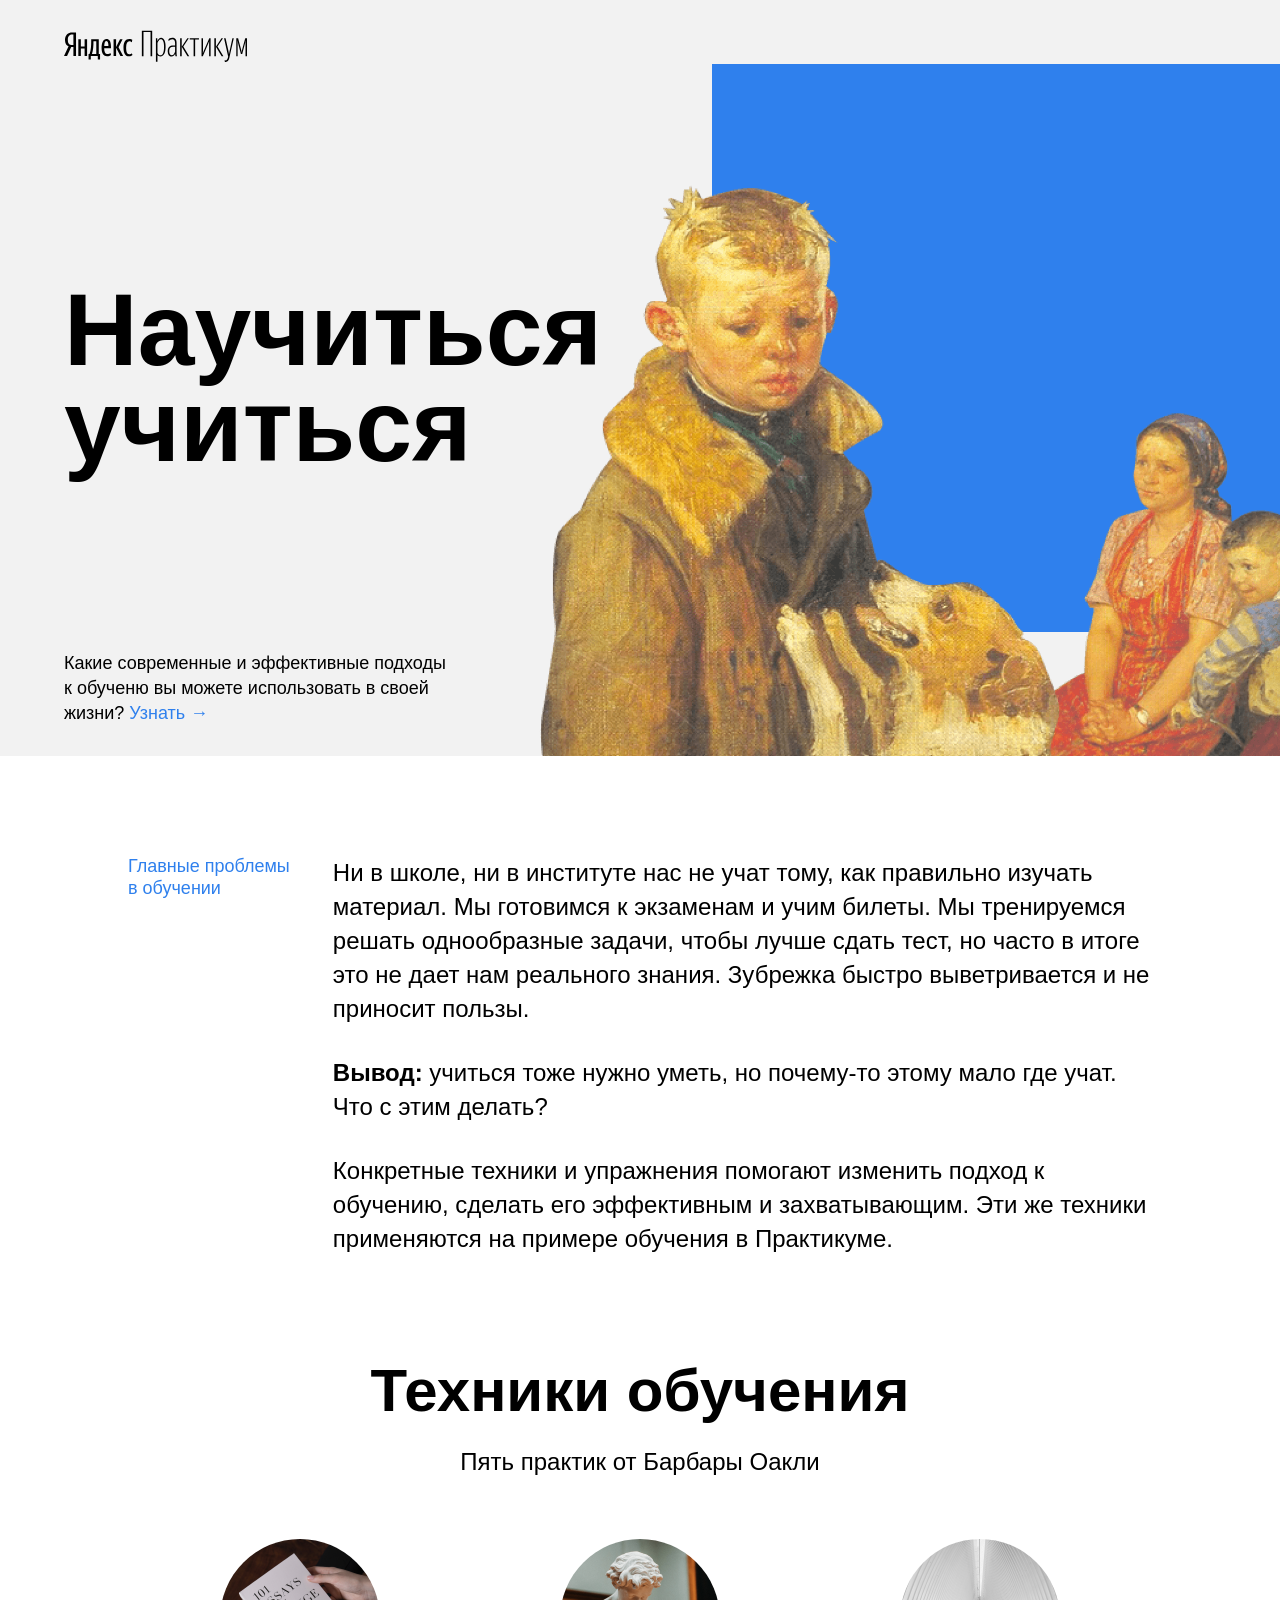
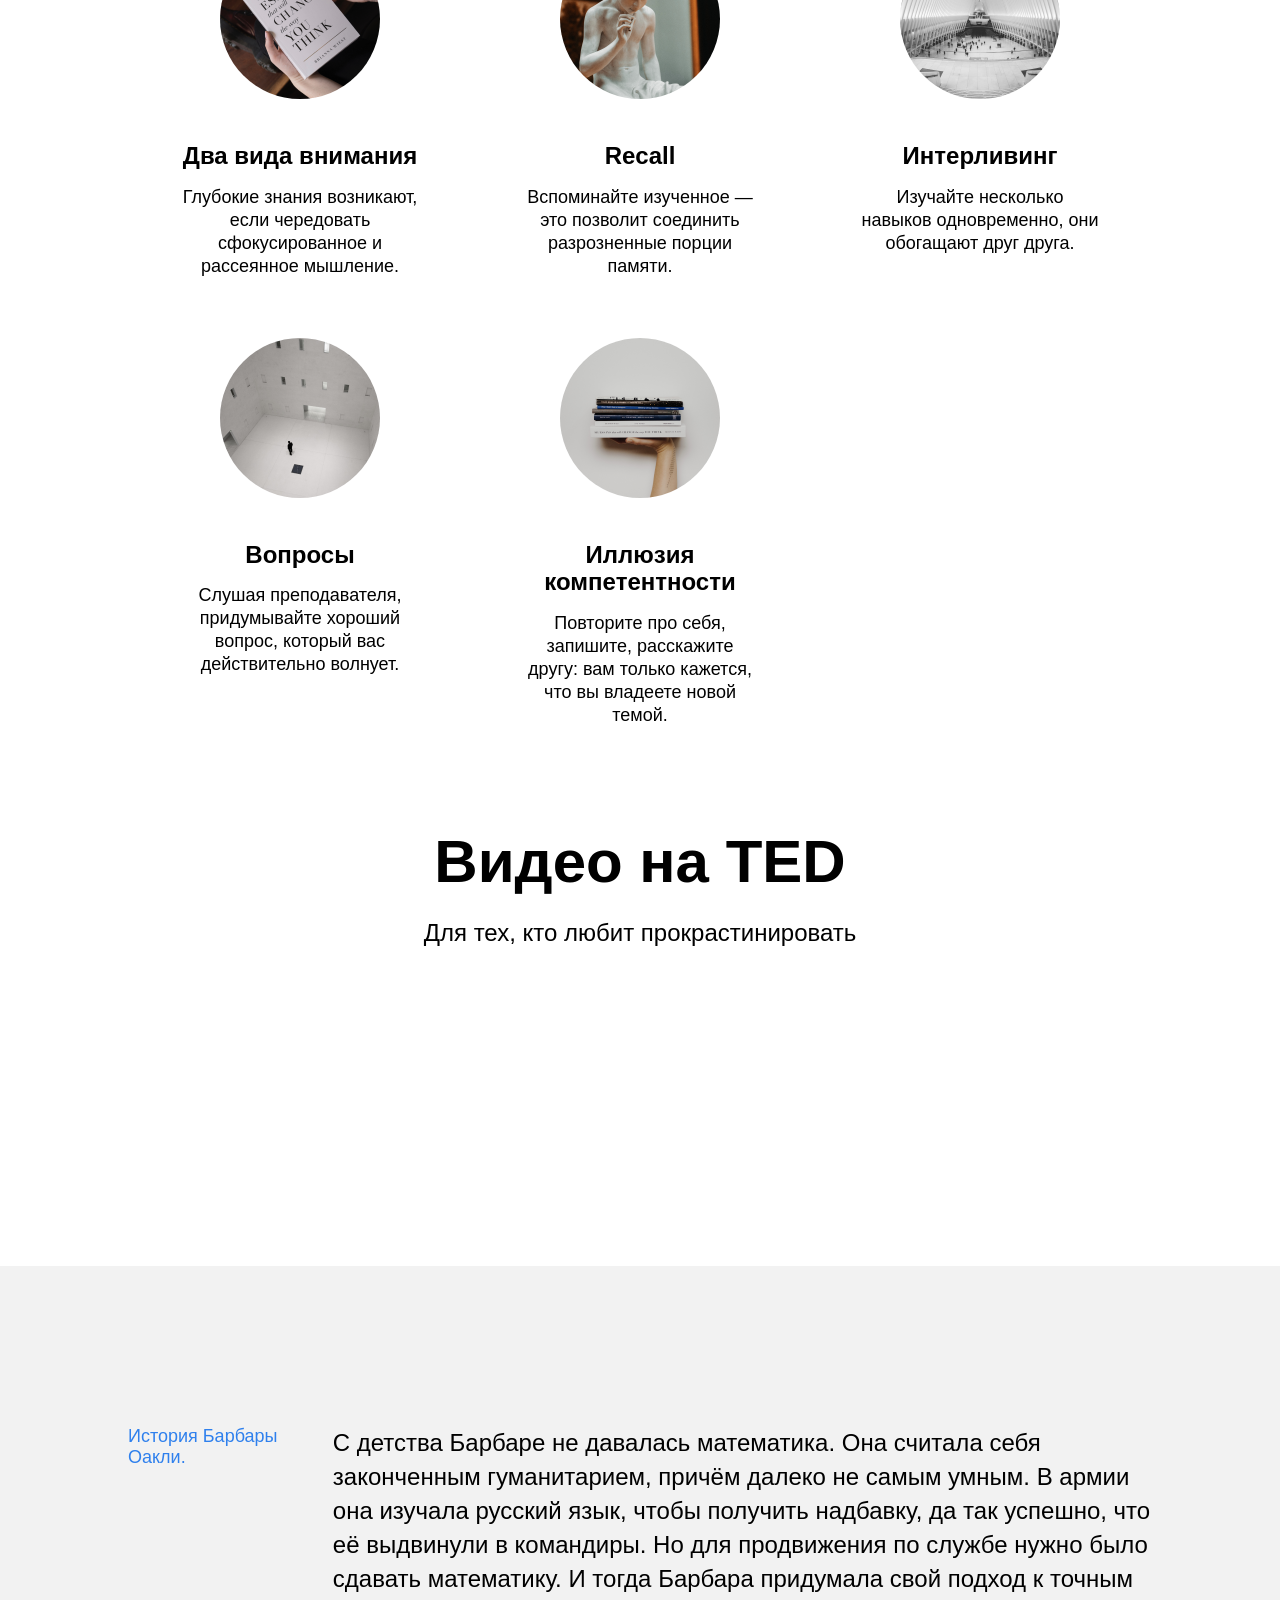
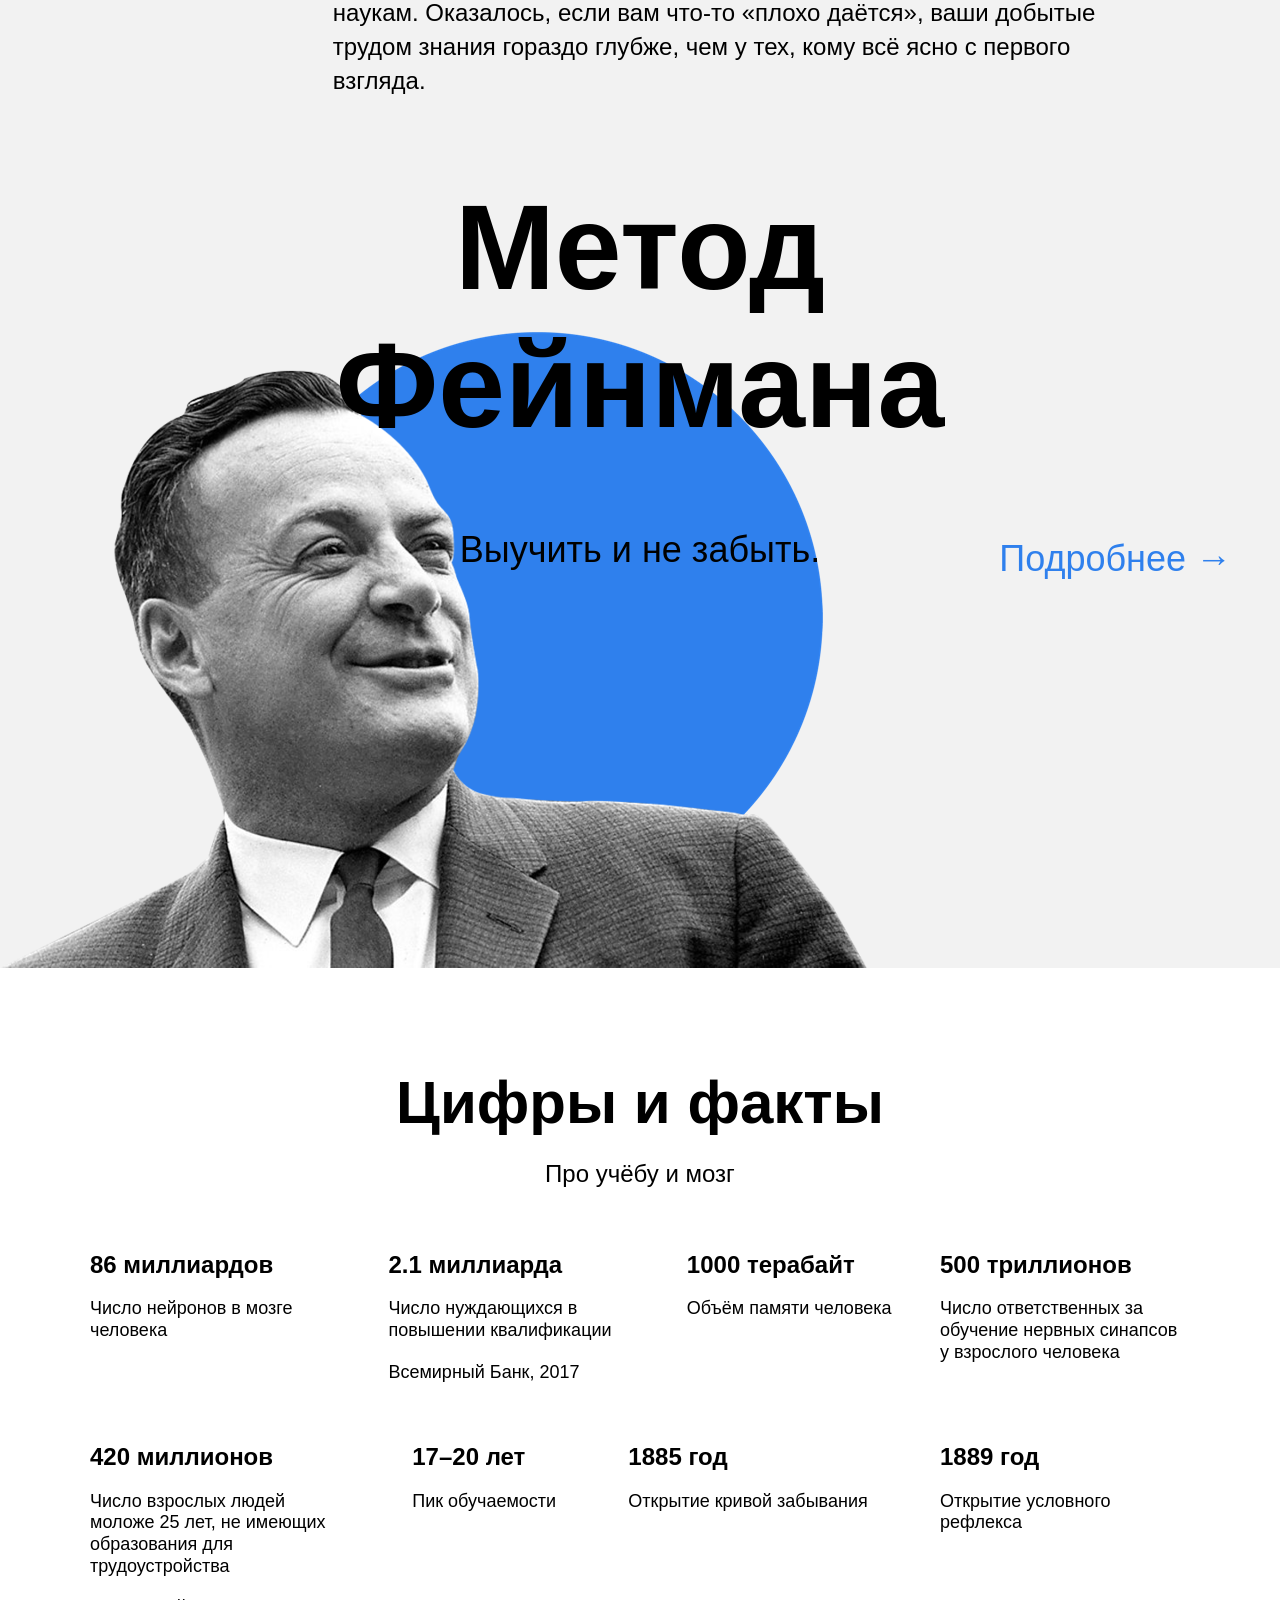
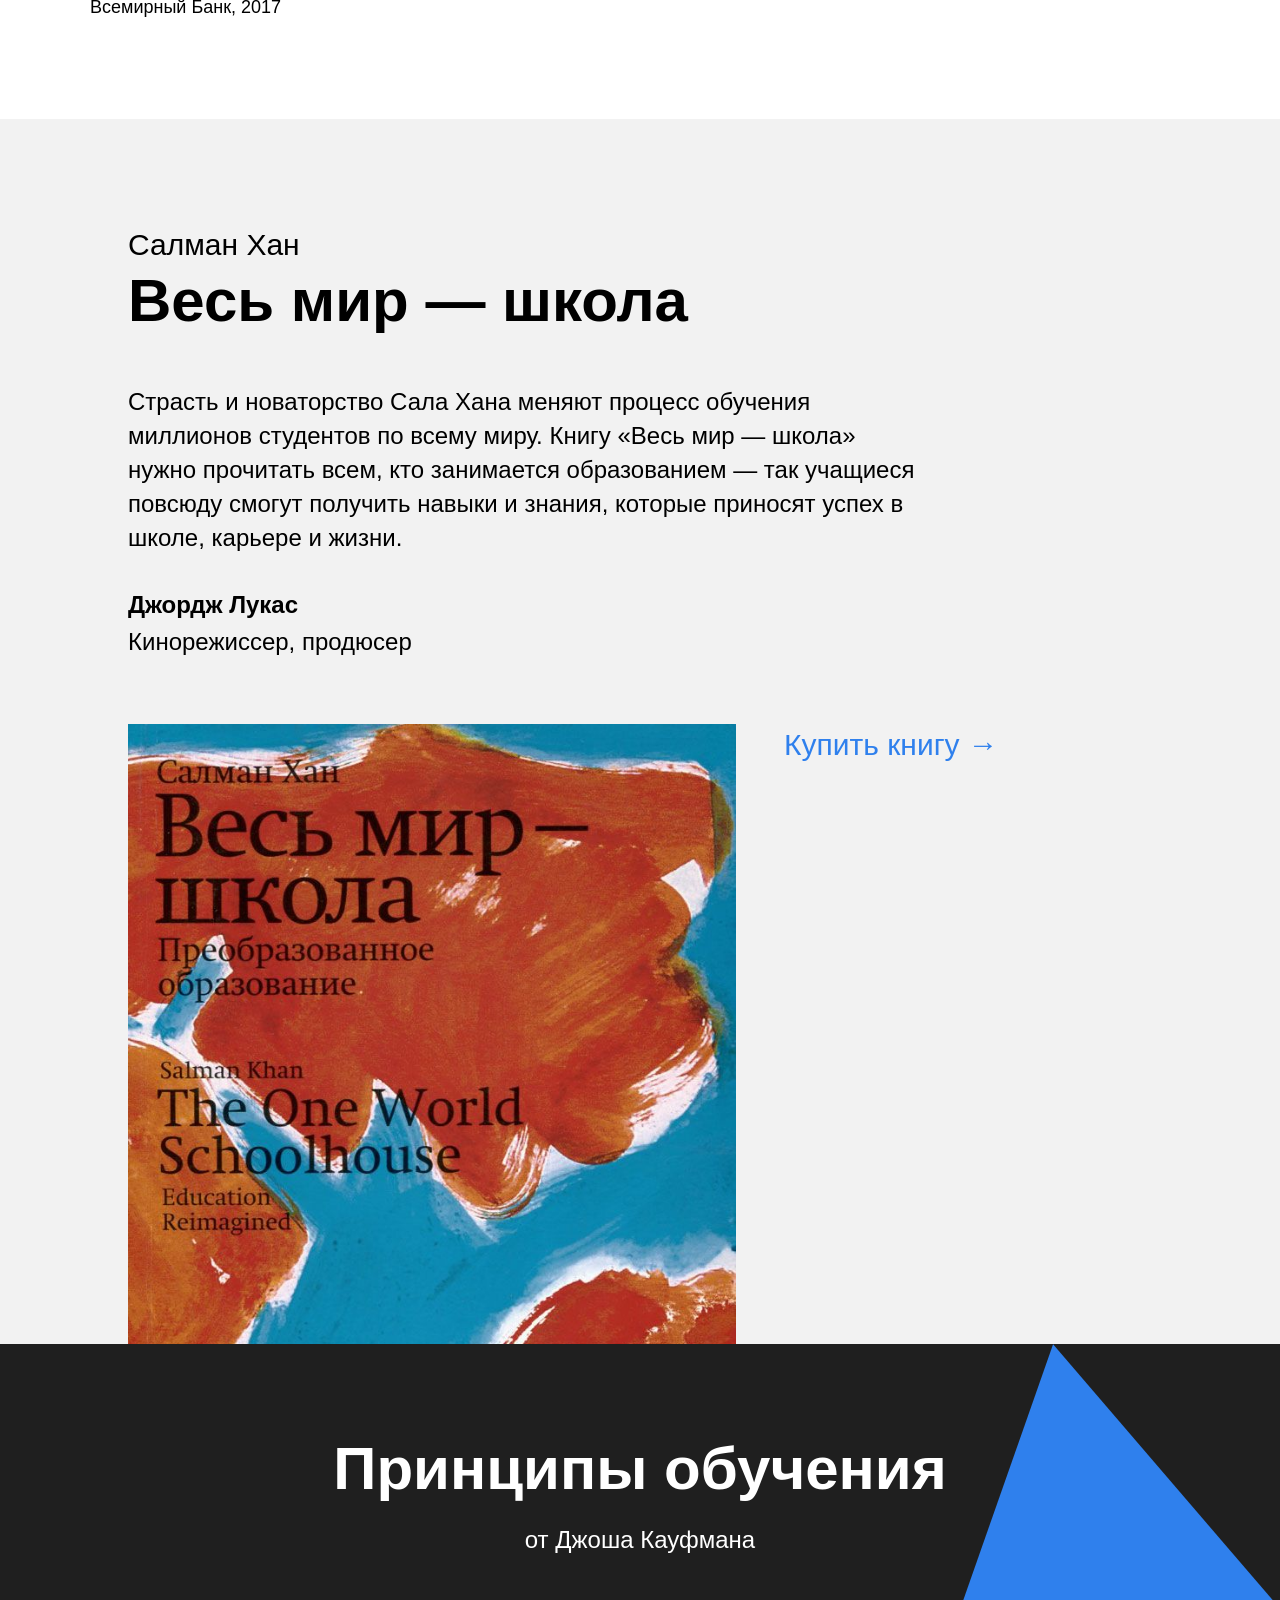
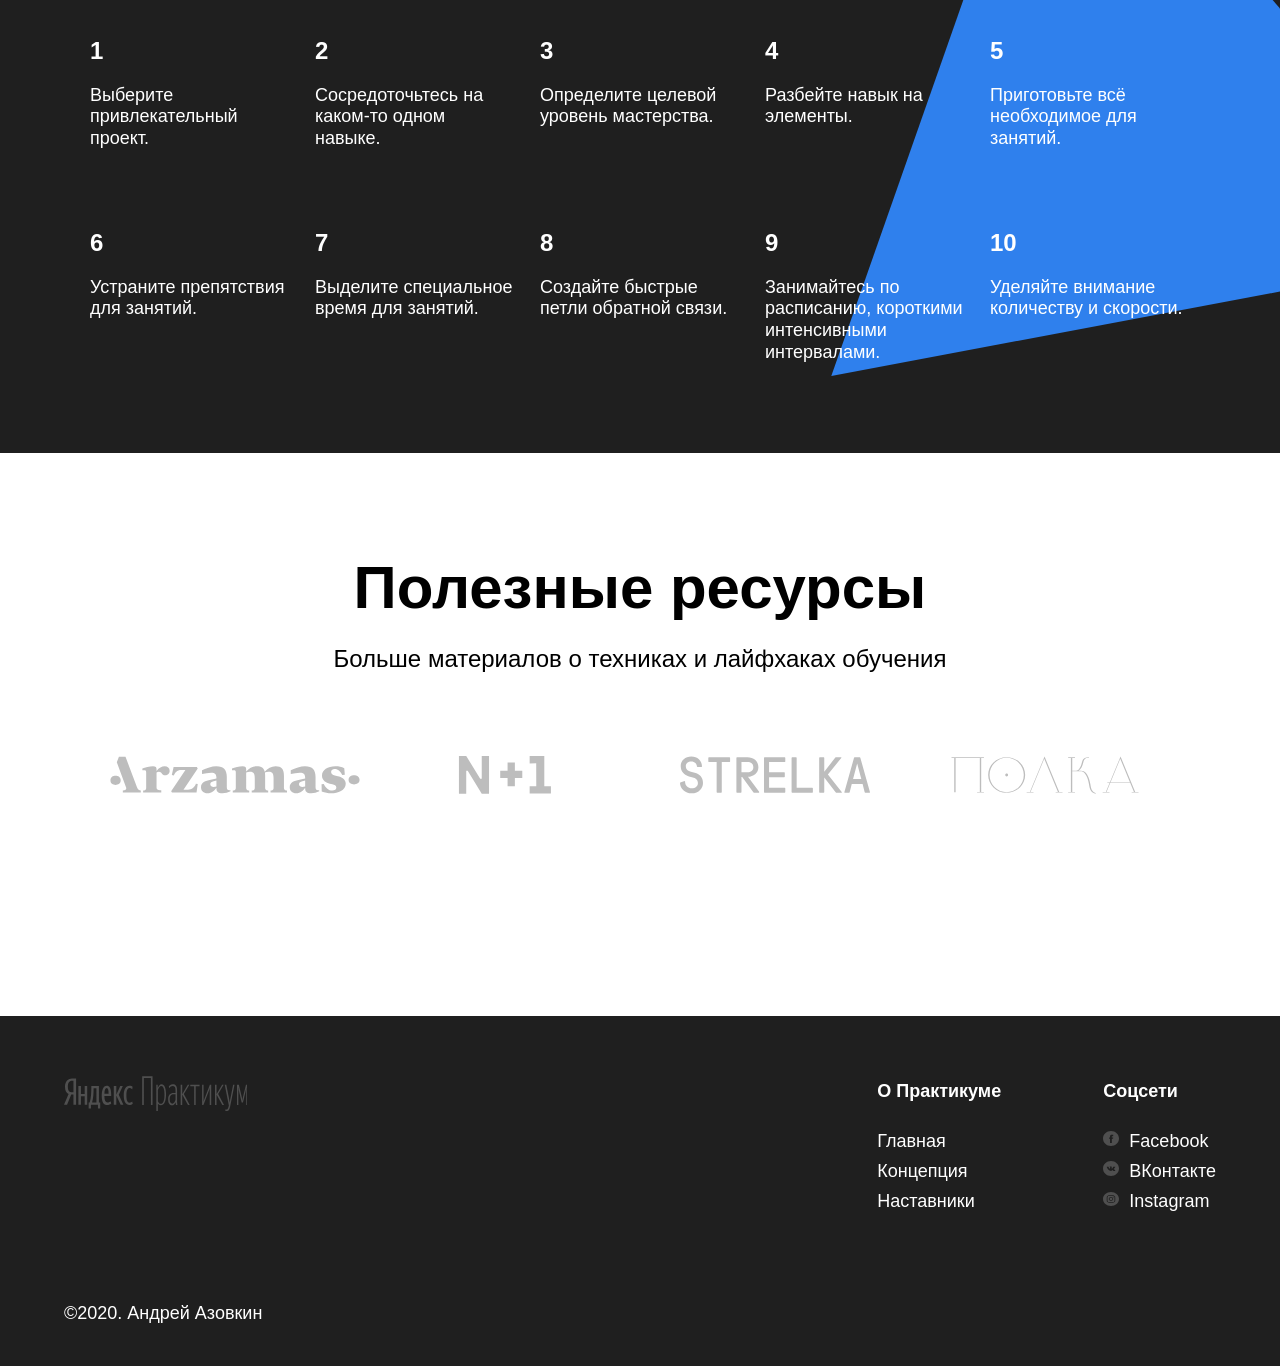
==== commit 579de862: "Add files via upload" ====
--- a/index.html
+++ b/index.html
@@ -3,18 +3,18 @@
 <head>
   <meta charset="UTF-8">
   <meta name="viewport" content="width=device-width, initial-scale=1.0">
-  <link rel="stylesheet" href="./pages/main.css">
+  <link rel="stylesheet" href="./pages/index.css">
   <title>Научиться учиться</title>
 </head>
 <body>
   <div class="page">
     <header class="header">
 
-      <a href="https://yandex.ru/" class="logo logo_place_header"></a>
+      <a href="#" target="_self" class="logo logo_place_header"></a>
       <h1 class="header__title">Научиться учиться</h1>
-      <p class="header__subtitle">Какие современные и эффективные подходы к обученю вы можете использовать в своей жизни? <a href="https://yandex.ru/" class="header__link">Узнать &rarr;</a></p>
+      <p class="header__subtitle">Какие современные и эффективные подходы к обученю вы можете использовать в своей жизни? <a href="#" target="_self" class="header__link">Узнать &rarr;</a></p>
       <img src="./images/header-image.png" alt="Фёдор Павлович Решетников - Опять Двойка" class="header__main-illustration">
-      <div class="header__square-pic"></div>
+      <div class="header__square-pic rotation"></div>
     </header>
  
     <main class="content">
@@ -67,8 +67,8 @@
         <h2 class="section-title">Видео нa TED</h2>
         <p class="section-subtitle">Для тех, кто любит прокрастинировать</p>
         <div class="video__iframes">
-          <iframe width="515" height="316" src="https://www.youtube.com/embed/5MgBikgcWnY" allow="accelerometer; autoplay; clipboard-write; encrypted-media; gyroscope; picture-in-picture" allowfullscreen class="video__iframe"></iframe>
-          <iframe width="515" height="316" src="https://www.youtube.com/embed/arj7oStGLkU" allow="accelerometer; autoplay; clipboard-write; encrypted-media; gyroscope; picture-in-picture" allowfullscreen class="video__iframe"></iframe>
+          <iframe src="https://www.youtube.com/embed/5MgBikgcWnY" allow="accelerometer; autoplay; clipboard-write; encrypted-media; gyroscope; picture-in-picture" allowfullscreen class="video__iframe"></iframe>
+          <iframe src="https://www.youtube.com/embed/arj7oStGLkU" allow="accelerometer; autoplay; clipboard-write; encrypted-media; gyroscope; picture-in-picture" allowfullscreen class="video__iframe"></iframe>
         </div>
       </section>
 
@@ -84,8 +84,8 @@
       <section class="feynman"> 
         <h2 class="feynman__title">Метод Фейнмана</h2> 
         <p class="feynman__subtitle">Выучить и не забыть.</p> 
-        <a href="https://yandex.ru/" class="feynman__link">Подробнее &rarr;</a> 
-        <img src="./images/feynman.png" alt="Ричард Фейнман" class="feynman__image"> 
+        <a href="#" target="_self" class="feynman__link">Подробнее &rarr;</a> 
+        <img src="./images/feynman.png" alt="Ричард Фейнман" class="feynman__img"> 
       </section>
       
       
@@ -132,22 +132,22 @@
        
       </section>
  
-<section class="khan">
-<div class="khan__container">
-  <p class="khan__author">Салман Хан</p>
-  <h2 class="khan__title">Весь мир — школа</h2>
-  <p class="khan__quote">Страсть и новаторство Сала Хана меняют процесс обучения миллионов студентов по всему миру. Книгу «Весь мир — школа» нужно прочитать всем, кто занимается образованием — так учащиеся повсюду смогут получить навыки и знания, которые приносят успех в школе, карьере и жизни.</p>
-  <h3 class="khan__quote-author">Джордж Лукас</h3>
-  <p class="khan__quote-author-subline">Кинорежиссер, продюсер</p>
-  <div class="khan__book-container">
-    <img src="./images/khan-book.jpg" alt="Салман Хан - Весь мир - школа" class="khan__book-pic">
-    <a href="https://www.ozon.ru/context/detail/id/31700837/" class="khan__buy-link">Купить книгу &rarr;</a>
-  </div>
-</div>
-</section>
+      <section class="khan">
+        <div class="khan__container">
+          <p class="khan__author">Салман Хан</p>
+          <h2 class="khan__title">Весь мир — школа</h2>
+          <p class="khan__quote">Страсть и новаторство Сала Хана меняют процесс обучения миллионов студентов по всему миру. Книгу «Весь мир — школа» нужно прочитать всем, кто занимается образованием — так учащиеся повсюду смогут получить навыки и знания, которые приносят успех в школе, карьере и жизни.</p>
+          <p class="khan__quote-author">Джордж Лукас</p>
+          <p class="khan__quote-author-subline">Кинорежиссер, продюсер</p>
+            <div class="khan__book-container">
+              <img src="./images/khan-book.jpg" alt="Салман Хан - Весь мир - школа" class="khan__book-pic">
+              <a href="#" target="_self" class="khan__buy-link">Купить книгу &rarr;</a>
+            </div>
+        </div>
+      </section>
         
       <section class="kaufman">
-        <div class="kaufman__triangle"></div>
+        <div class="kaufman__triangle rotation"></div>
         <h2 class="section-title section-title_theme_dark">Принципы обучения</h2>
         <p class="section-subtitle section-subtitle_theme_dark">от Джоша Кауфмана</p>
        
@@ -200,10 +200,10 @@
         <h2 class="section-title">Полезные ресурсы</h2> 
         <p class="section-subtitle">Больше материалов о техниках и лайфхаках обучения</p> 
         <div class="resources__logo-zone">
-          <a href="https://arzamas.academy/"><img src="./images/logo/resources-arzamas.svg" alt="Арзамас"  class="resources__logo"></a>
-          <a href="https://nplus1.ru/"><img src="./images/logo/resources-n1.svg" alt="Н+1"  class="resources__logo"></a>
-          <a href="https://strelka.com/"><img src="./images/logo/resources-strelka.svg" alt="Стрелка"  class="resources__logo"></a>
-          <a href="https://polka.academy/"><img src="./images/logo/resources-polka.svg" alt="ПОЛКА"  class="resources__logo"></a>
+          <a href="#" target="_self"><img src="./images/logo/resources-arzamas.svg" alt="Арзамас"  class="resources__logo"></a>
+          <a href="#" target="_self"><img src="./images/logo/resources-n1.svg" alt="Н+1"  class="resources__logo"></a>
+          <a href="#" target="_self"><img src="./images/logo/resources-strelka.svg" alt="Стрелка"  class="resources__logo"></a>
+          <a href="#" target="_self"><img src="./images/logo/resources-polka.svg" alt="ПОЛКА"  class="resources__logo"></a>
         </div>
       </section>  
 
@@ -212,7 +212,7 @@
       <div class="footer__columns"> 
 
         <div class="footer__column footer__column_content_copyright"> 
-          <a href="https://yandex.ru/" class="logo logo_place_footer"></a> 
+          <a href="#" target="_self" class="logo logo_place_footer"></a> 
           <p class="footer__author">&copy;2020. Андрей Азовкин</p> 
         </div> 
          
@@ -220,13 +220,13 @@
          <h3 class="footer__column-heading">О Практикуме</h3> 
             <ul class="footer__column-links"> 
               <li>  
-                <a href="https://yandex.ru/" class="footer__column-link">Главная</a> 
+                <a href="#" target="_self" class="footer__column-link">Главная</a> 
               </li>  
               <li> 
-                <a href="https://yandex.ru/" class="footer__column-link">Концепция</a> 
+                <a href="#" target="_self" class="footer__column-link">Концепция</a> 
               </li>  
               <li>   
-                <a href="https://yandex.ru/" class="footer__column-link">Наставники</a> 
+                <a href="#" target="_self" class="footer__column-link">Наставники</a> 
               </li> 
             </ul> 
           </nav> 
@@ -235,13 +235,13 @@
           <h3 class="footer__column-heading">Соцсети</h3> 
             <ul class="footer__column-links"> 
               <li> 
-                <a href="https://www.facebook.com/" class="footer__column-link"><img src="./images/facebook_color_white.svg" alt="Фейсбук логотип" class="footer__social-icon">Facebook</a>
+                <a href="#" target="_self" class="footer__column-link"><img src="./images/facebook_color_white.svg" alt="Фейсбук логотип" class="footer__social-icon">Facebook</a>
               </li> 
               <li> 
-                <a href="https://vk.com/" class="footer__column-link"><img src="./images/vk_color_white.svg" alt="ВКонтакте логотип" class="footer__social-icon">ВКонтакте</a>
+                <a href="#" target="_self" class="footer__column-link"><img src="./images/vk_color_white.svg" alt="ВКонтакте логотип" class="footer__social-icon">ВКонтакте</a>
               </li>
               <li>            
-                <a href="https://www.instagram.com/" class="footer__column-link"><img src="./images/instagram_color_white.svg" alt="Инстаграм логотип" class="footer__social-icon">Instagram</a>
+                <a href="#" target="_self" class="footer__column-link"><img src="./images/instagram_color_white.svg" alt="Инстаграм логотип" class="footer__social-icon">Instagram</a>
               </li>
             </ul>
           </nav>
--- a/pages/index.css
+++ b/pages/index.css
@@ -0,0 +1,73 @@
+@import url(../vendor/normalize.css);
+@import url(../blocks/content/content.css);
+@import url(../blocks/description/description.css);
+@import url(../blocks/digits/digits.css);
+@import url(../blocks/feynman/feynman.css);
+@import url(../blocks/feynman/__image/feynman__img.css);
+@import url(../blocks/feynman/__link/feynman__link.css);
+@import url(../blocks/feynman/__subtitle/feynman__subtitle.css);
+@import url(../blocks/feynman/__title/feynman__title.css);
+@import url(../blocks/footer/footer.css);
+@import url(../blocks/footer/__author/footer__author.css);
+@import url(../blocks/footer/__column-heading/footer__column-heading.css);
+@import url(../blocks/footer/__column-link/footer__column-link.css);
+@import url(../blocks/footer/__column-links/footer__column-links.css);
+@import url(../blocks/footer/__column/footer__column.css);
+@import url(../blocks/footer/__column_content_copyright/footer__column_content_copyright.css);
+@import url(../blocks/footer/__column_content_info/footer__column_content_info.css);
+@import url(../blocks/footer/__column_content_social/footer__column_content_social.css);
+@import url(../blocks/footer/__columns/footer__columns.css);
+@import url(../blocks/footer/__social-icon/footer__social-icon.css);
+@import url(../blocks/header/header.css);
+@import url(../blocks/header/__link/header__link.css);
+@import url(../blocks/header/__main-illustration/header__main-illustration.css);
+@import url(../blocks/header/__square-pic/header__square-pic.css);
+@import url(../blocks/header/__subtitle/header__subtitle.css);
+@import url(../blocks/header/__title/header__title.css);
+@import url(../blocks/kaufman/kaufman.css);
+@import url(../blocks/kaufman/__triangle/kaufman__triangle.css);
+@import url(../blocks/khan/khan.css);
+@import url(../blocks/khan/__author/khan__author.css);
+@import url(../blocks/khan/__book-container/khan__book-container.css);
+@import url(../blocks/khan/__book-pic/khan__book-pic.css);
+@import url(../blocks/khan/__buy-link/khan__buy-link.css);
+@import url(../blocks/khan/__container/khan__container.css);
+@import url(../blocks/khan/__quote-author-subline/khan__quote-author-subline.css);
+@import url(../blocks/khan/__quote-author/khan__quote-author.css);
+@import url(../blocks/khan/__quote/khan__quote.css);
+@import url(../blocks/khan/__title/khan__title.css);
+@import url(../blocks/logo/logo.css);
+@import url(../blocks/logo/logo_place_footer.css);
+@import url(../blocks/logo/logo_place_header.css);
+@import url(../blocks/oakley/oakley.css);
+@import url(../blocks/page/page.css);
+@import url(../blocks/resources/resources.css);
+@import url(../blocks/resources/__logo-zone/resources__logo-zone.css);
+@import url(../blocks/resources/__logo/resources__logo.css);
+@import url(../blocks/rotation/rotation.css);
+@import url(../blocks/section-subtitle/section-subtitle.css);
+@import url(../blocks/section-title/section-title.css);
+@import url(../blocks/table/table.css);
+@import url(../blocks/table/__cell/table__cell.css);
+@import url(../blocks/table/__heading/table__heading.css);
+@import url(../blocks/table/__text/table__text.css);
+@import url(../blocks/techniques/techniques.css);
+@import url(../blocks/two-columns/two-columns.css);
+@import url(../blocks/two-columns/__brief/two-columns__brief.css);
+@import url(../blocks/two-columns/__main-text/two-columns__main-text.css);
+@import url(../blocks/two-columns/__paragraph/two-columns__paragraph.css);
+@import url(../blocks/two-columns/__span-accent/two-columns__span-accent.css);
+@import url(../blocks/video/video.css);
+@import url(../blocks/video/__iframe/video__iframe.css);
+@import url(../blocks/video/__iframes/video__iframes.css);
+@import url(../blocks/cards/cards.css);
+@import url(../blocks/cards/__description/cards__description.css);
+@import url(../blocks/cards/__image/cards__image.css);
+@import url(../blocks/cards/__item/cards__item.css);
+@import url(../blocks/cards/__title/cards__title.css);
+@import url(../blocks/_theme/section-subtitle_theme_dark.css);
+@import url(../blocks/_theme/section-title_theme_dark.css);
+@import url(../blocks/_theme/table__cell_theme_dark.css);
+@import url(../blocks/_theme/table__heading_theme_dark.css);
+@import url(../blocks/_theme/table__text_theme_dark.css);
+@import url(../blocks/_theme/table_theme_dark.css);
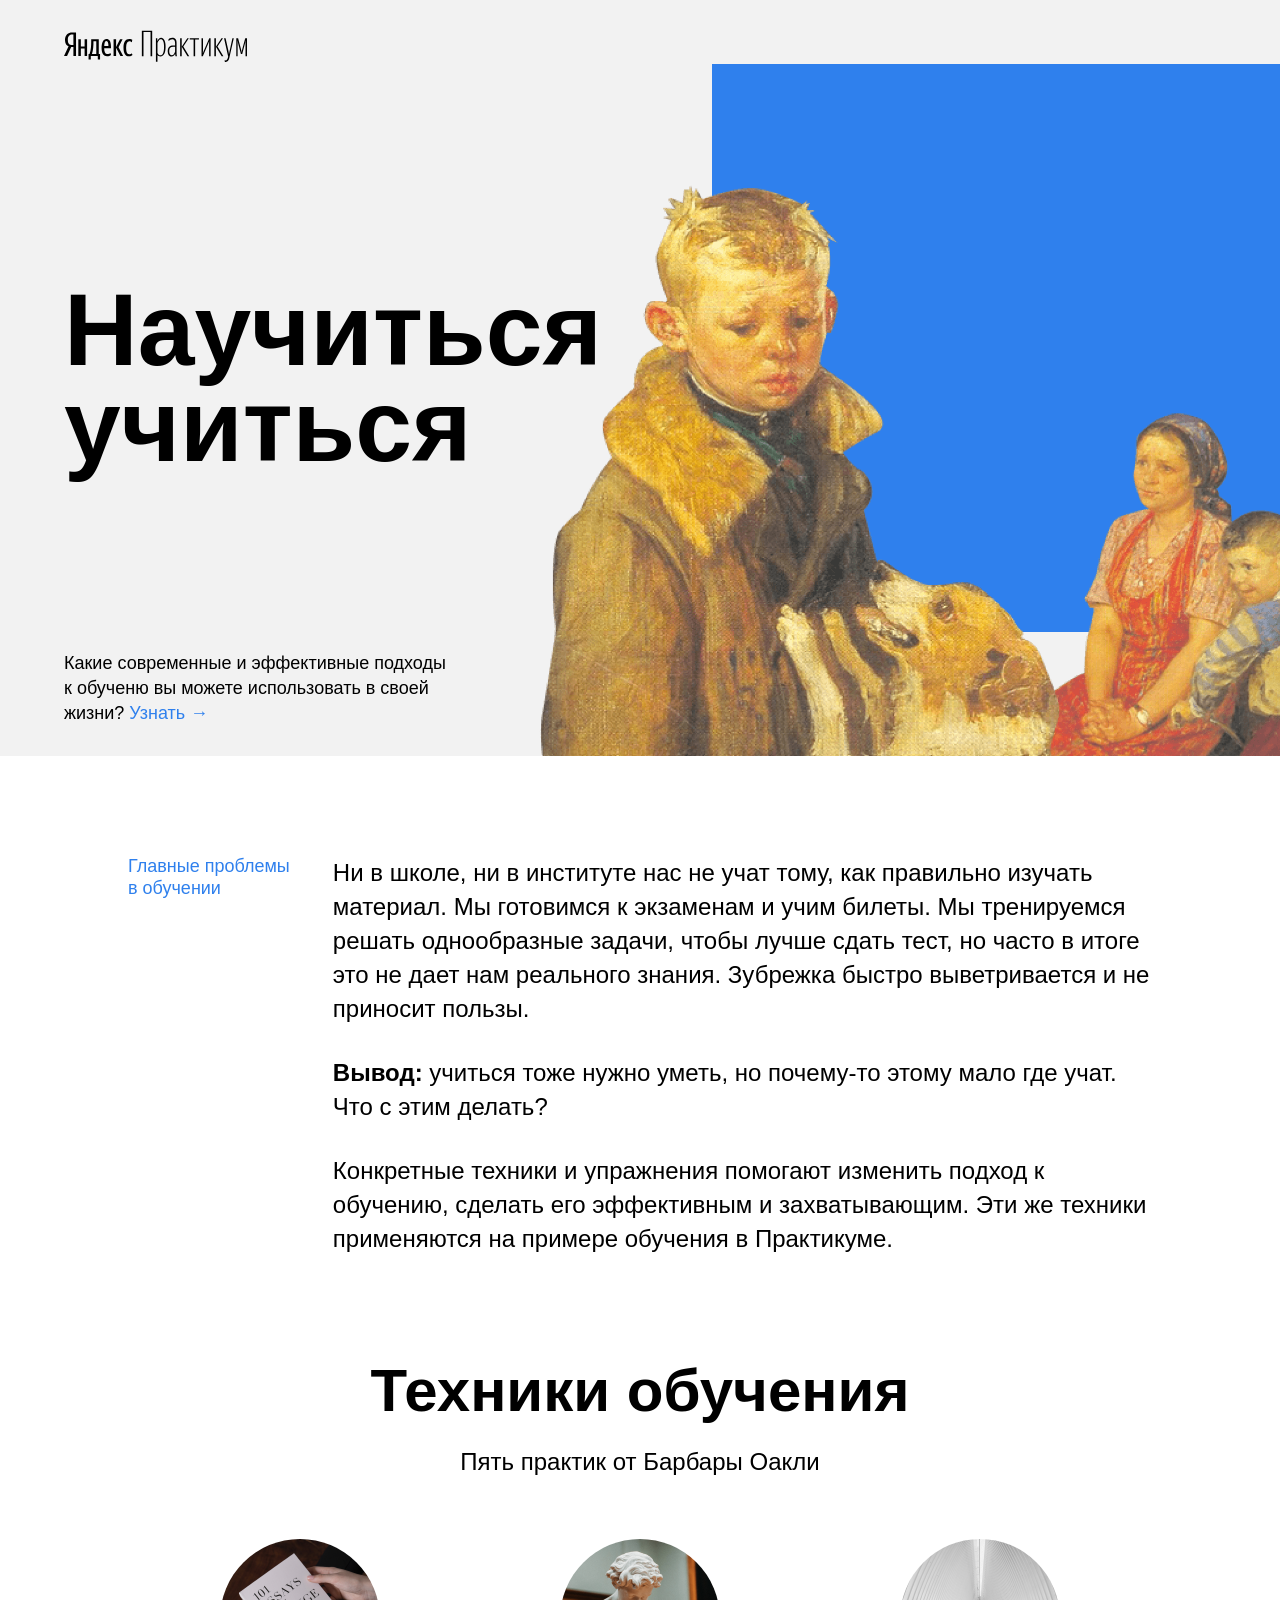
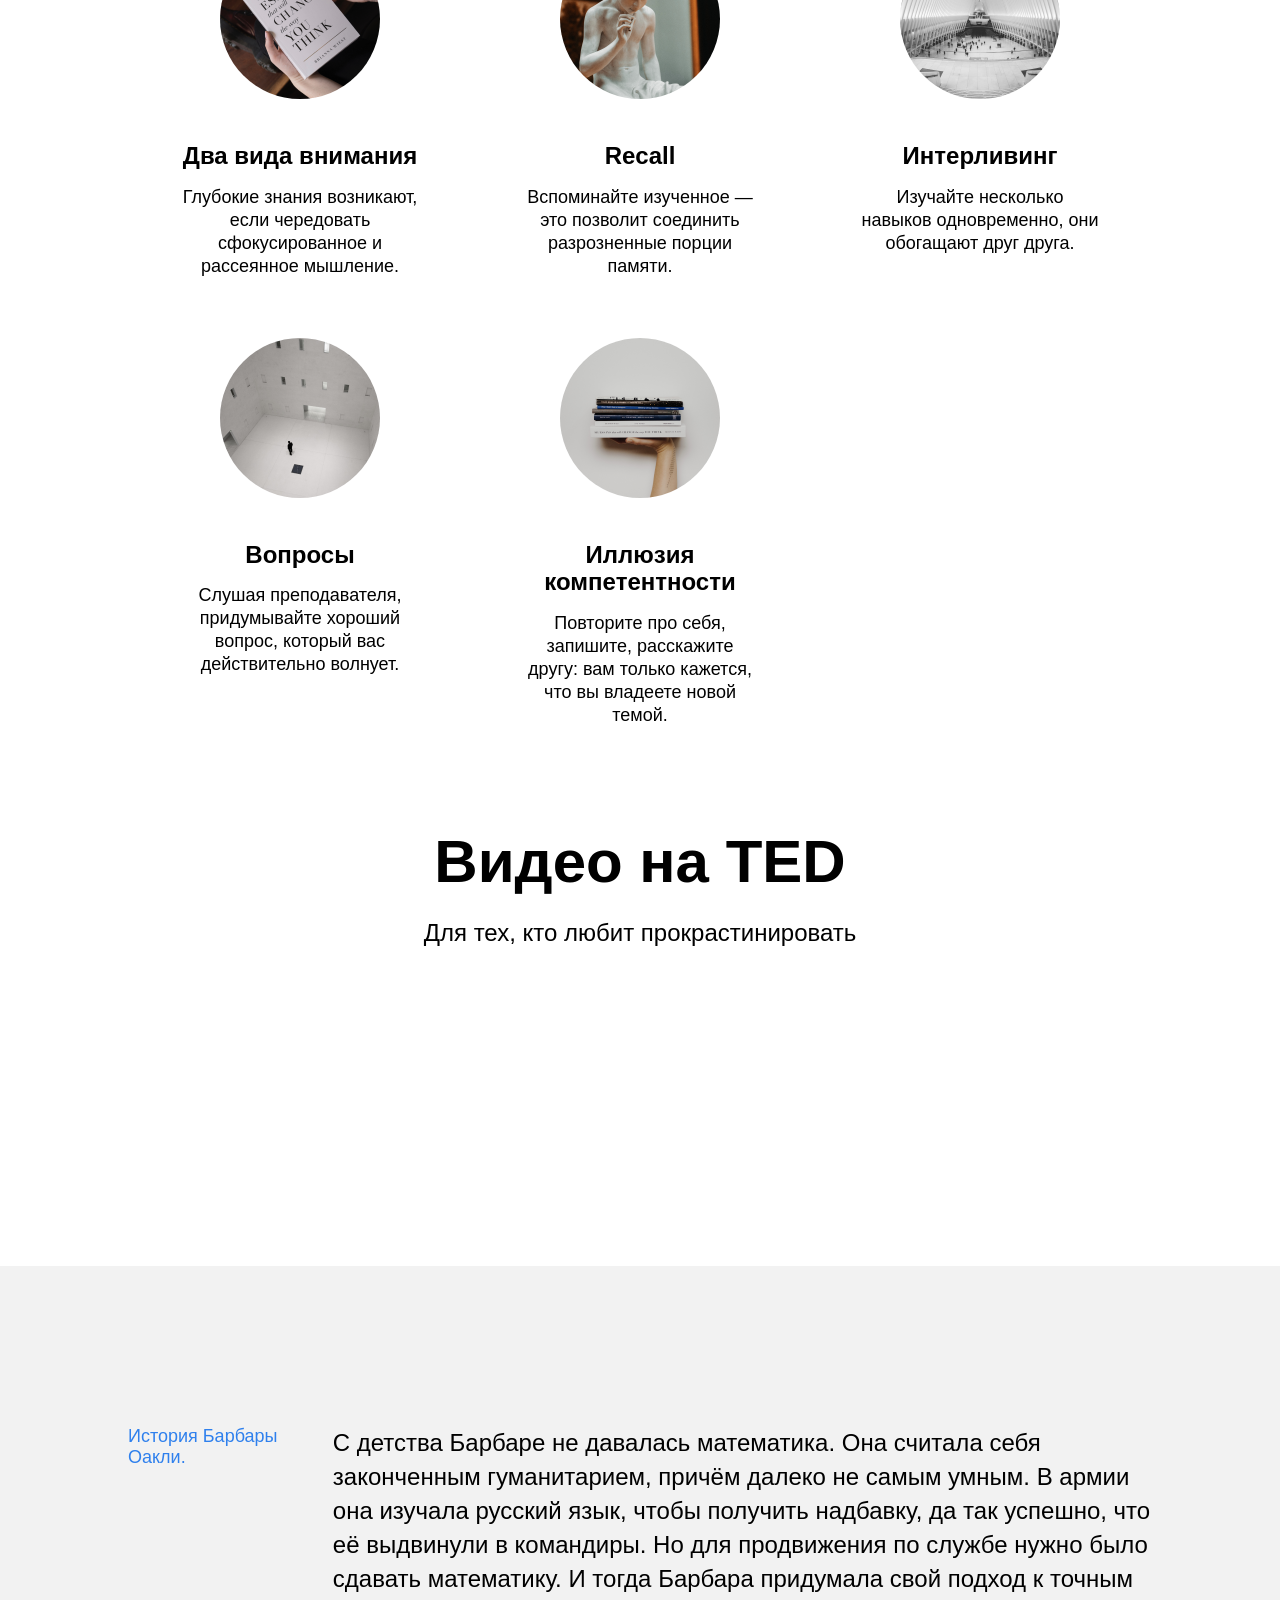
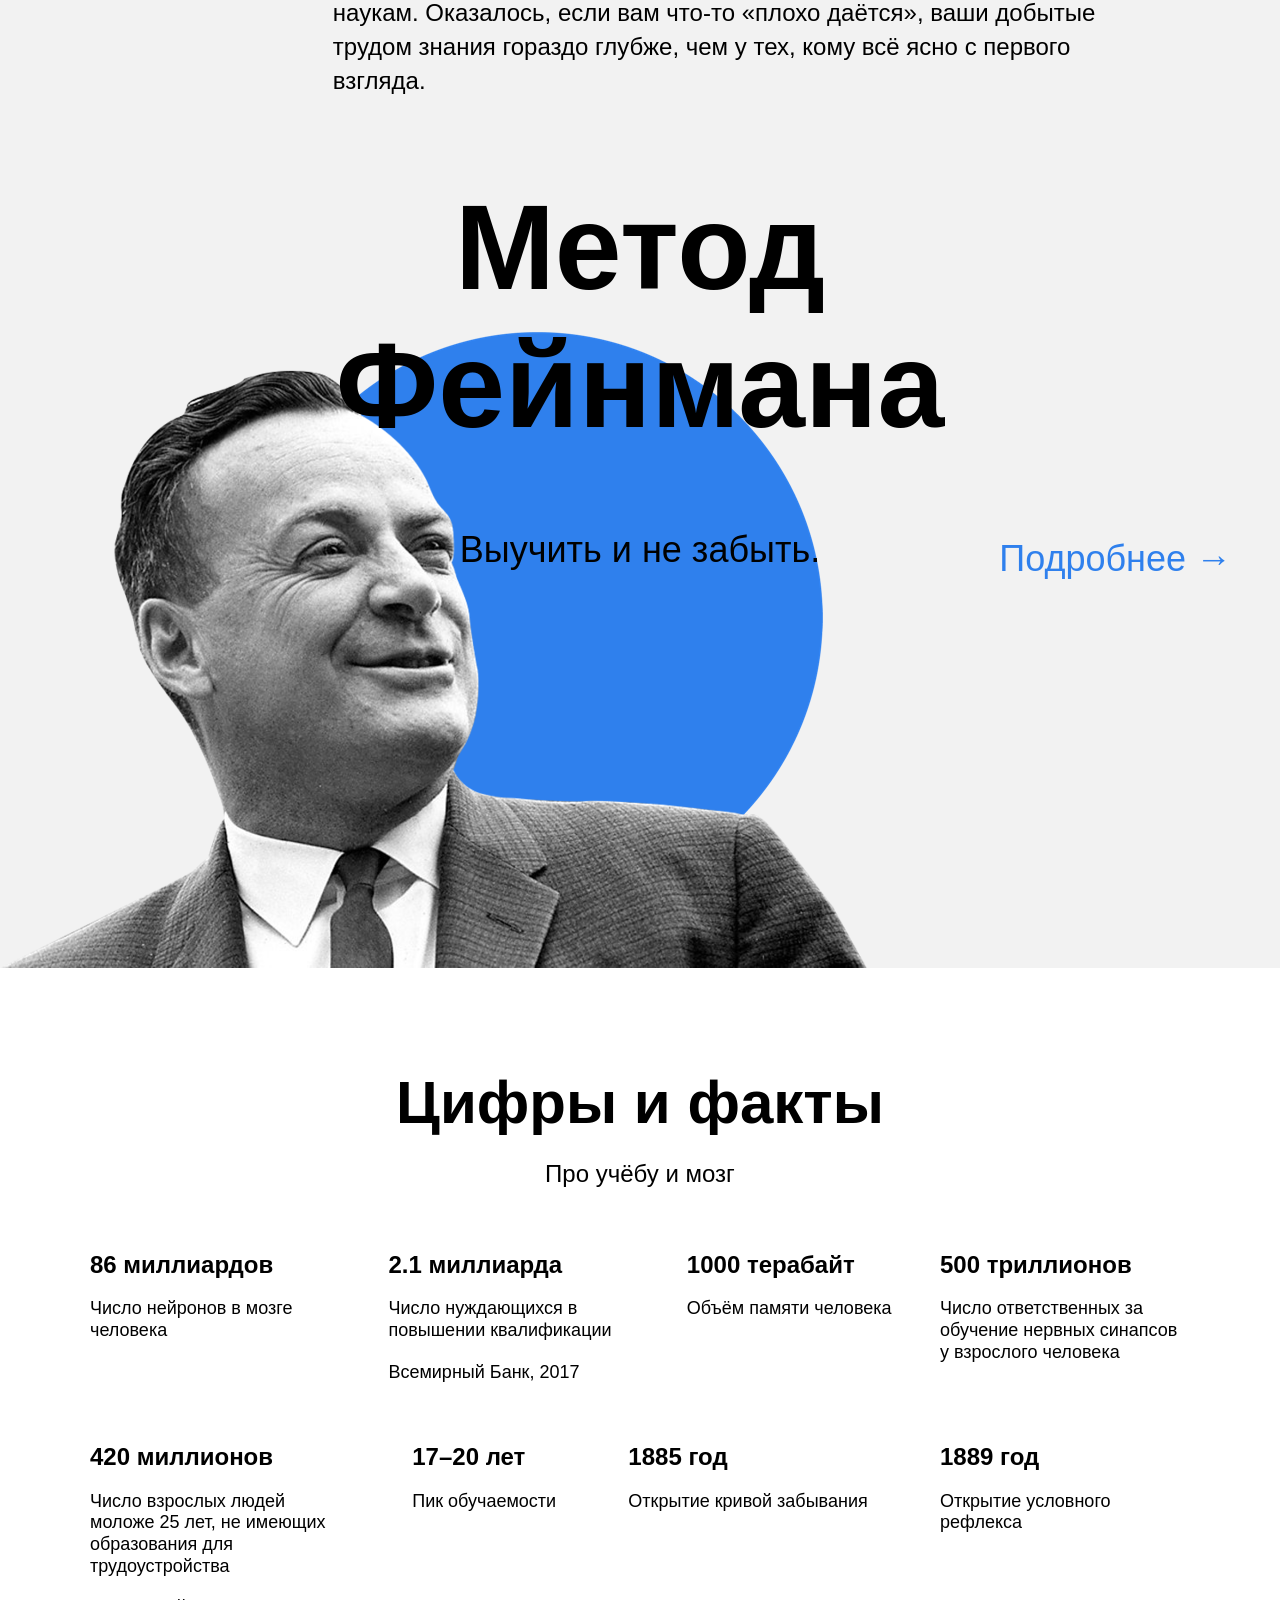
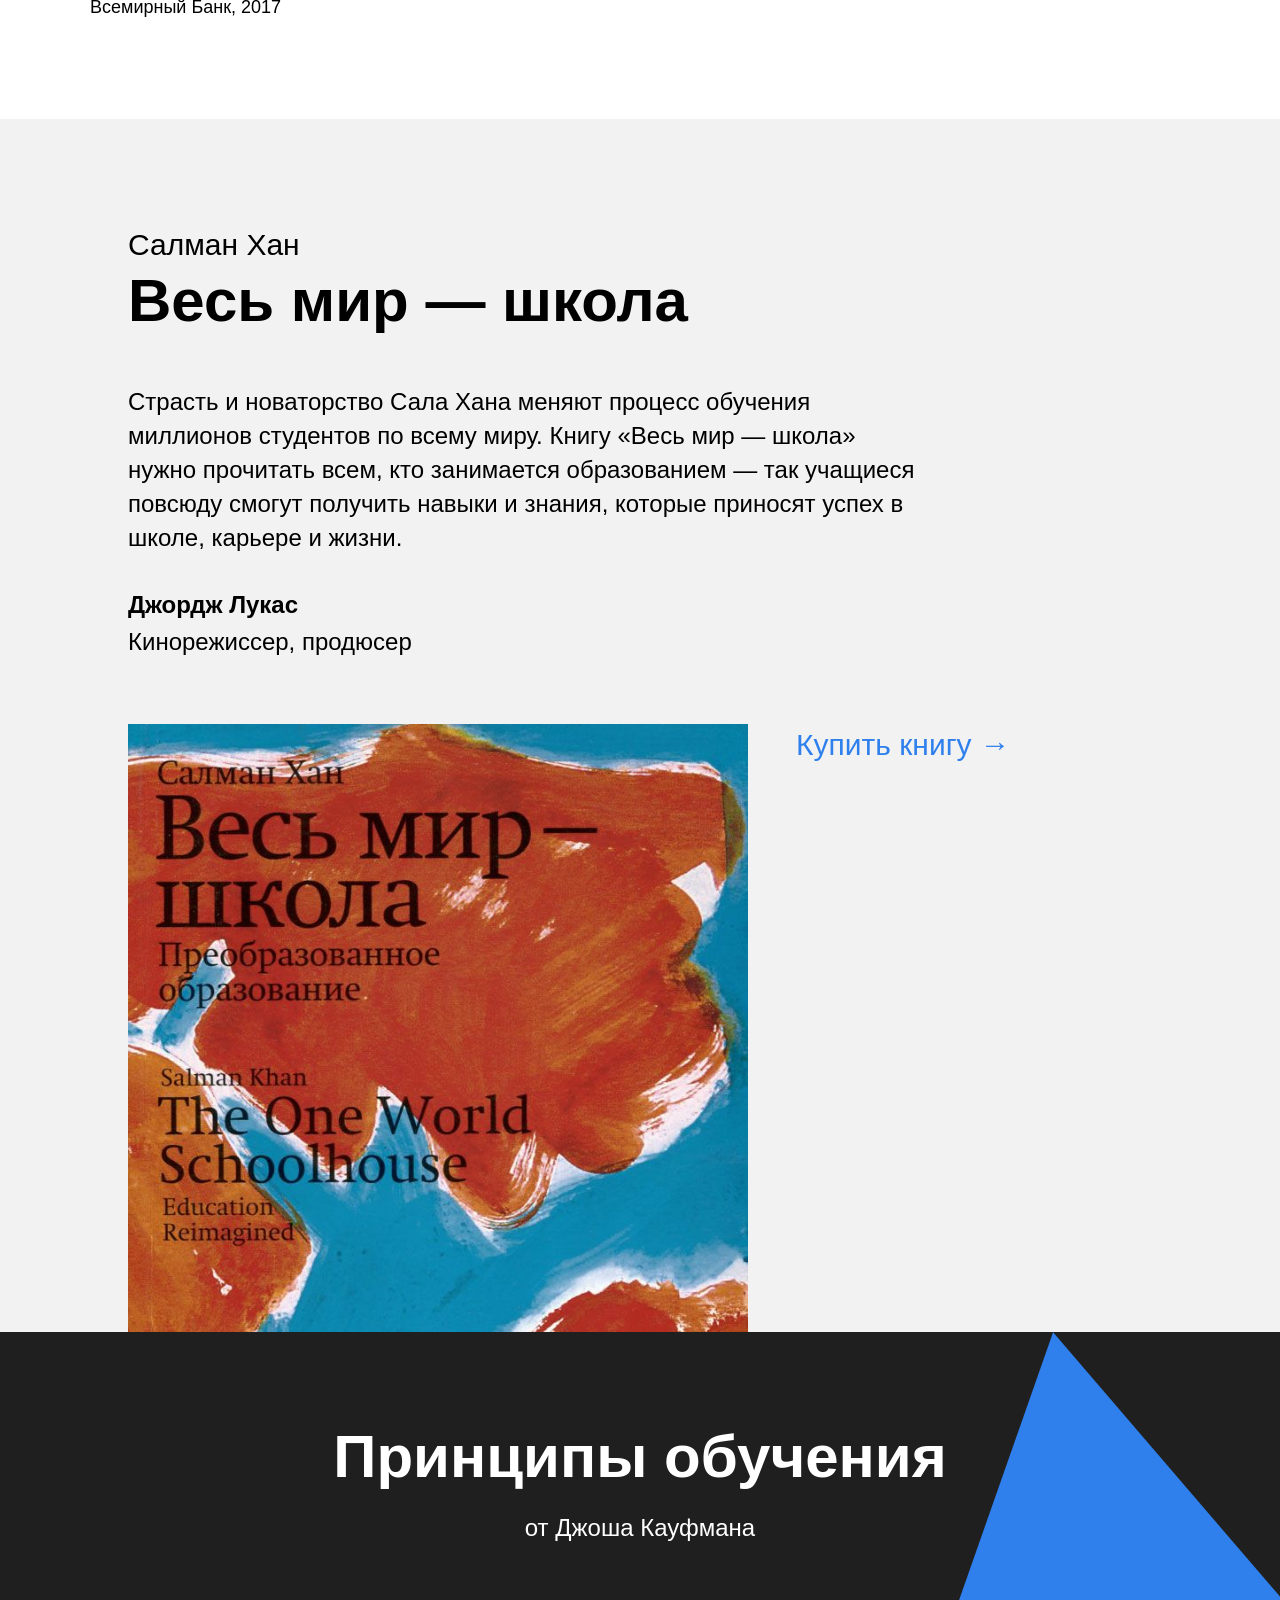
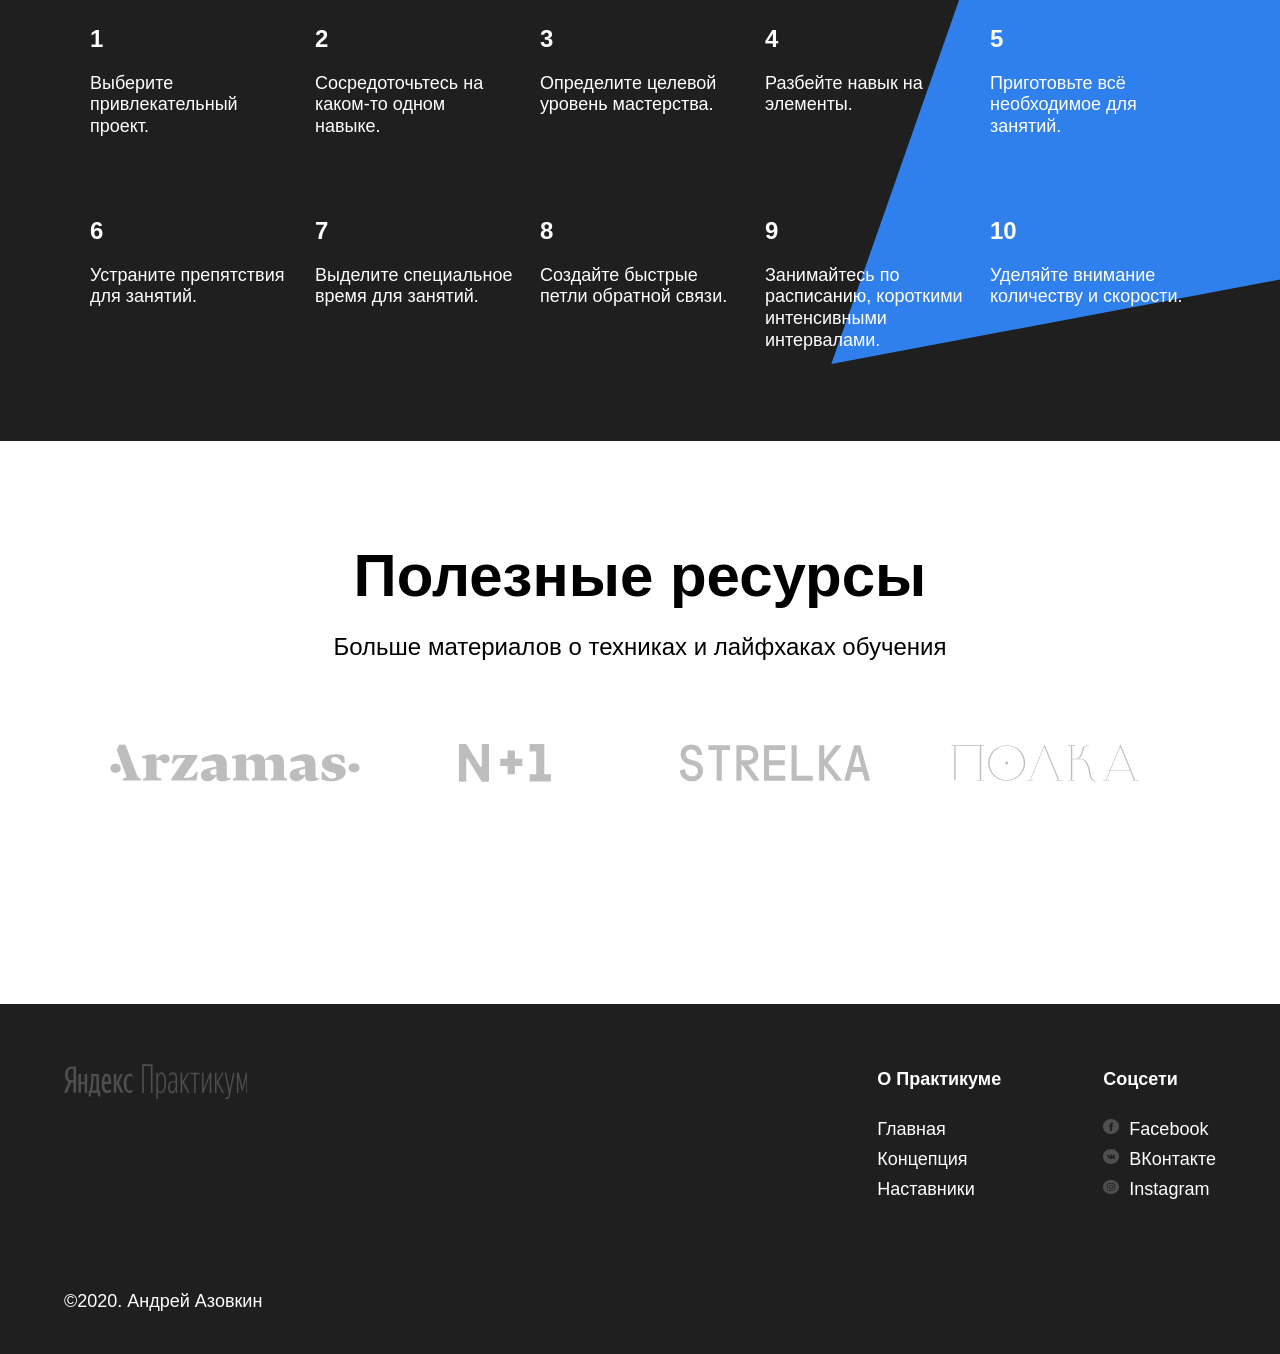
==== commit c76359d1: "проект: 'Научиться учиться', проверено и сдано" ====
--- a/index.html
+++ b/index.html
@@ -4,6 +4,7 @@
   <meta charset="UTF-8">
   <meta name="viewport" content="width=device-width, initial-scale=1.0">
   <link rel="stylesheet" href="./pages/index.css">
+  <link rel="icon" href="./images/title-logo.png">
   <title>Научиться учиться</title>
 </head>
 <body>
--- a/pages/index.css
+++ b/pages/index.css
@@ -13,9 +13,9 @@
 @import url(../blocks/footer/__column-link/footer__column-link.css);
 @import url(../blocks/footer/__column-links/footer__column-links.css);
 @import url(../blocks/footer/__column/footer__column.css);
-@import url(../blocks/footer/__column_content_copyright/footer__column_content_copyright.css);
-@import url(../blocks/footer/__column_content_info/footer__column_content_info.css);
-@import url(../blocks/footer/__column_content_social/footer__column_content_social.css);
+@import url(../blocks/footer/__column/_content/footer__column_content_copyright.css);
+@import url(../blocks/footer/__column/_content/footer__column_content_info.css);
+@import url(../blocks/footer/__column/_content/footer__column_content_social.css);
 @import url(../blocks/footer/__columns/footer__columns.css);
 @import url(../blocks/footer/__social-icon/footer__social-icon.css);
 @import url(../blocks/header/header.css);
@@ -37,8 +37,8 @@
 @import url(../blocks/khan/__quote/khan__quote.css);
 @import url(../blocks/khan/__title/khan__title.css);
 @import url(../blocks/logo/logo.css);
-@import url(../blocks/logo/logo_place_footer.css);
-@import url(../blocks/logo/logo_place_header.css);
+@import url(../blocks/logo/_place/logo_place_footer.css);
+@import url(../blocks/logo/_place/logo_place_header.css);
 @import url(../blocks/oakley/oakley.css);
 @import url(../blocks/page/page.css);
 @import url(../blocks/resources/resources.css);
@@ -65,9 +65,9 @@
 @import url(../blocks/cards/__image/cards__image.css);
 @import url(../blocks/cards/__item/cards__item.css);
 @import url(../blocks/cards/__title/cards__title.css);
-@import url(../blocks/_theme/section-subtitle_theme_dark.css);
-@import url(../blocks/_theme/section-title_theme_dark.css);
-@import url(../blocks/_theme/table__cell_theme_dark.css);
-@import url(../blocks/_theme/table__heading_theme_dark.css);
-@import url(../blocks/_theme/table__text_theme_dark.css);
-@import url(../blocks/_theme/table_theme_dark.css);+@import url(../blocks/section-subtitle/_theme/section-subtitle_theme_dark.css);
+@import url(../blocks/section-title/_theme/section-title_theme_dark.css);
+@import url(../blocks/table/__cell/_theme/table__cell_theme_dark.css);
+@import url(../blocks/table/__heading/_theme/table__heading_theme_dark.css);
+@import url(../blocks/table/__text/_theme/table__text_theme_dark.css);
+@import url(../blocks/table/_theme/table_theme_dark.css);
